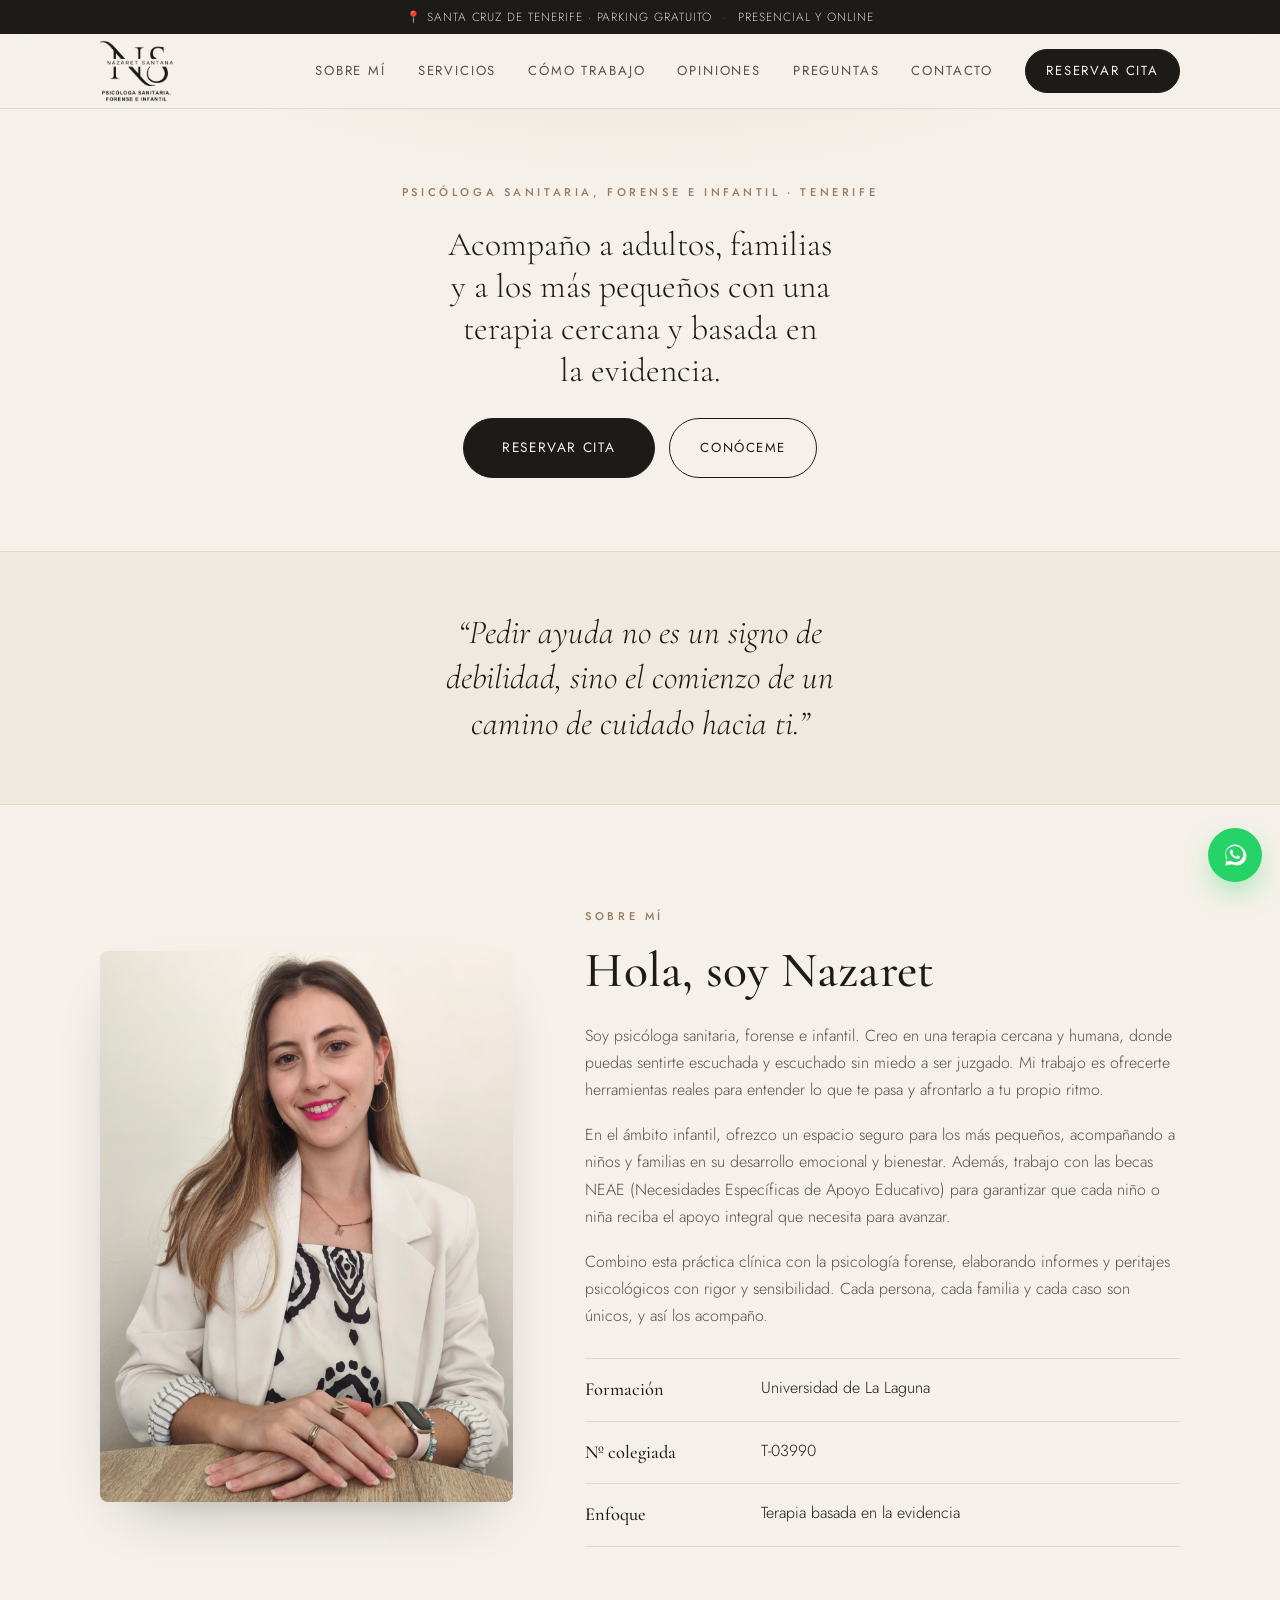
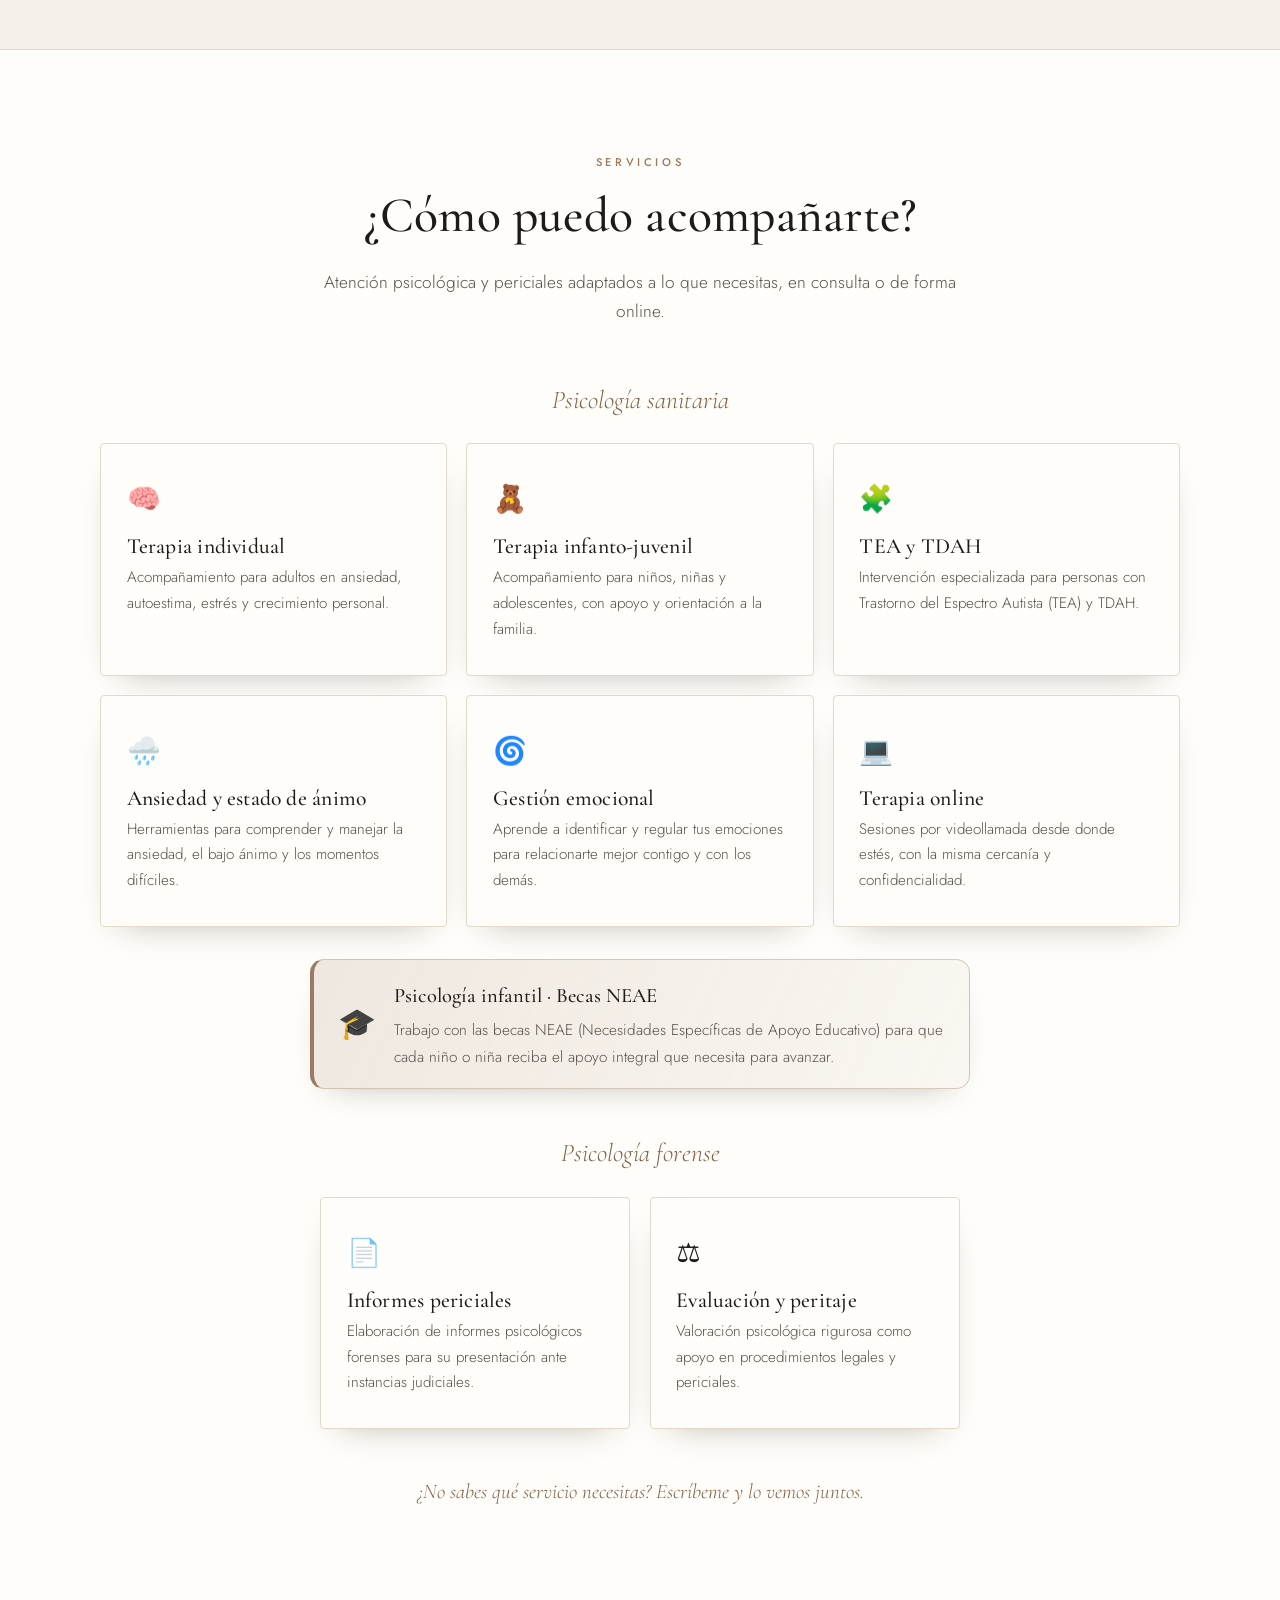
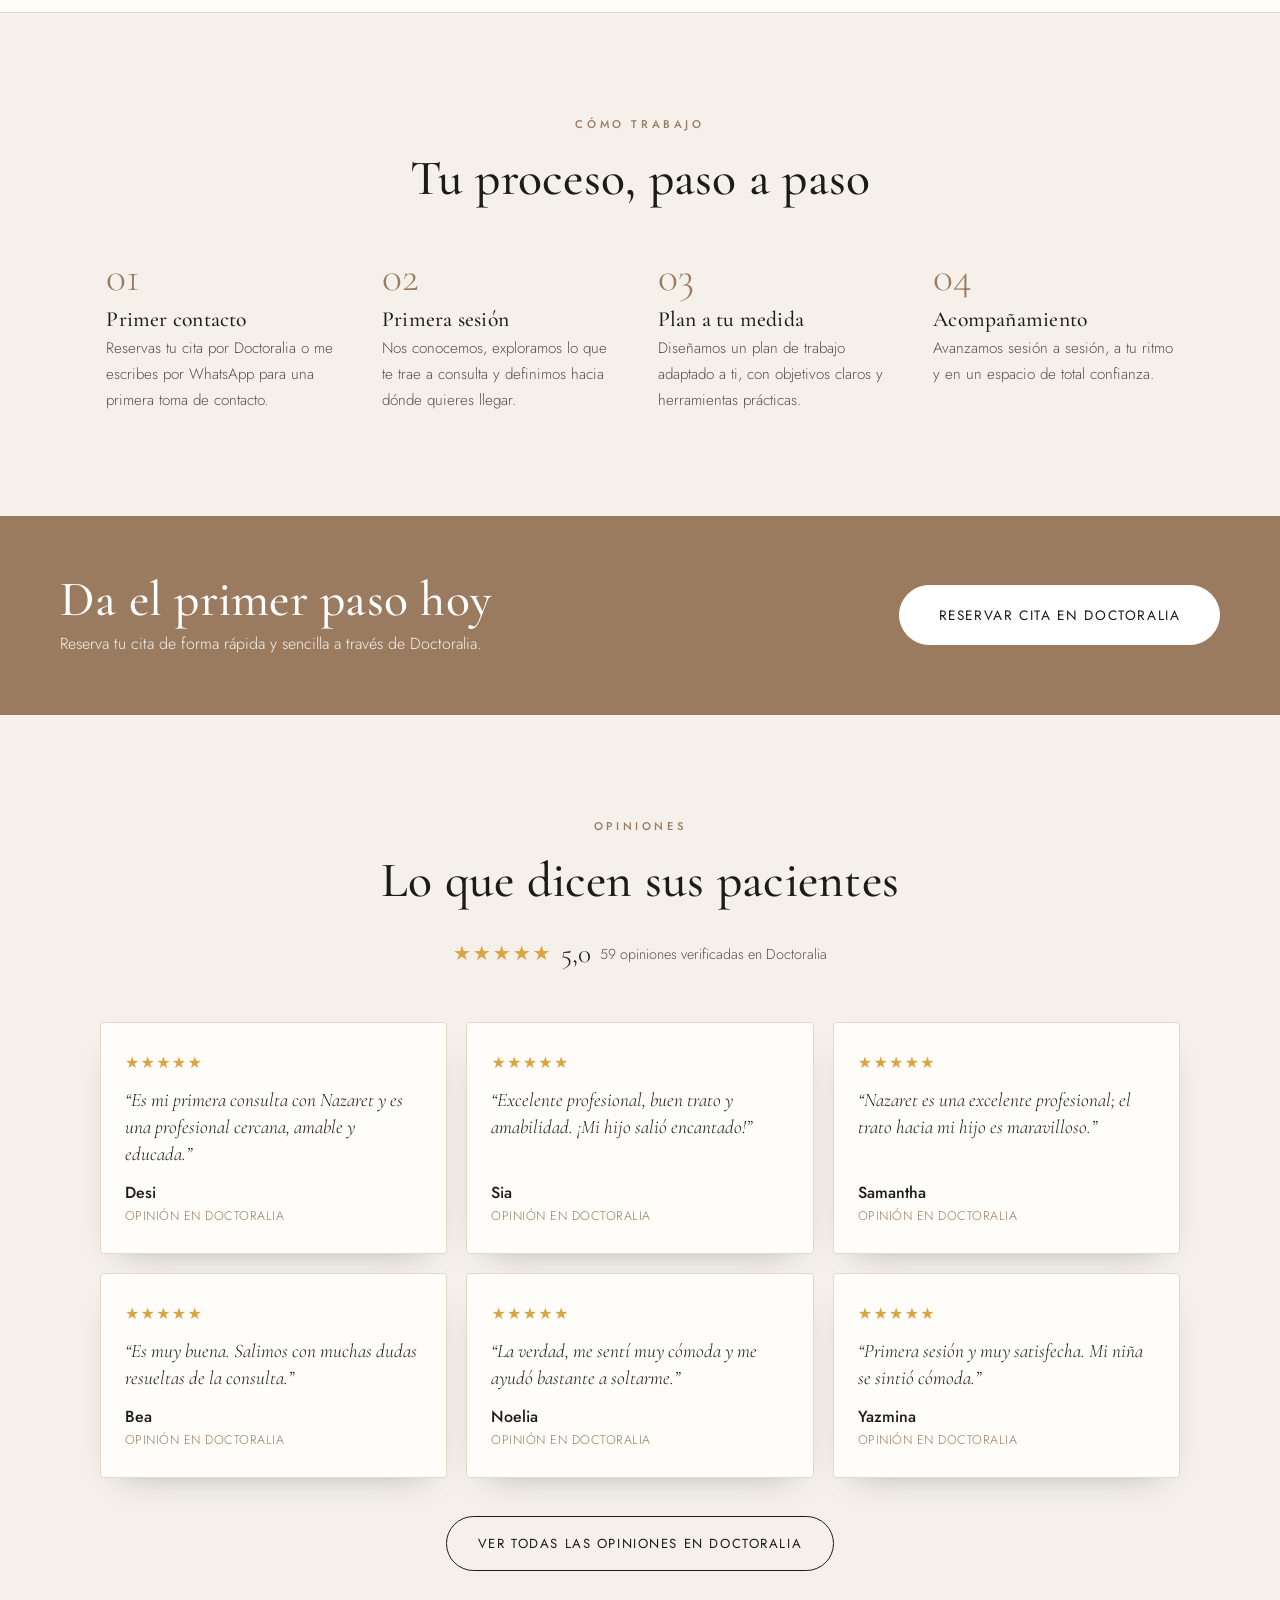
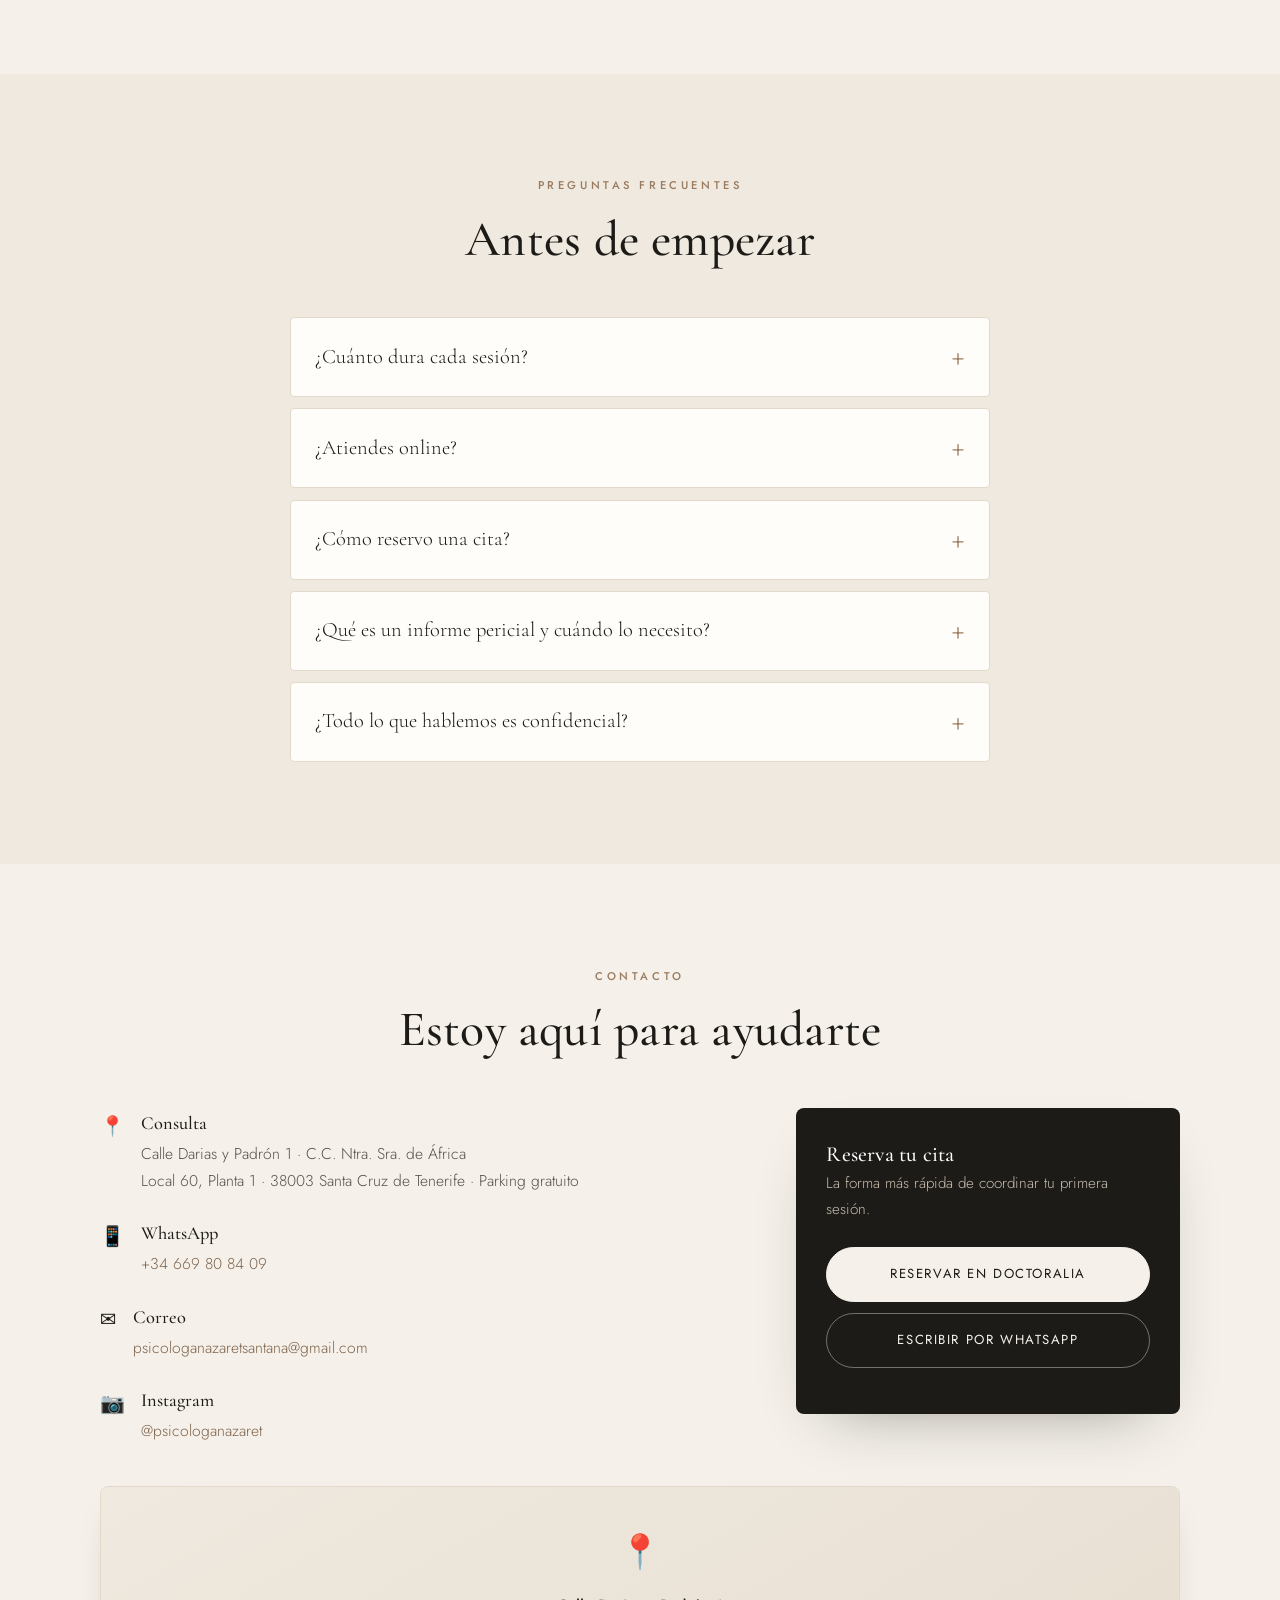
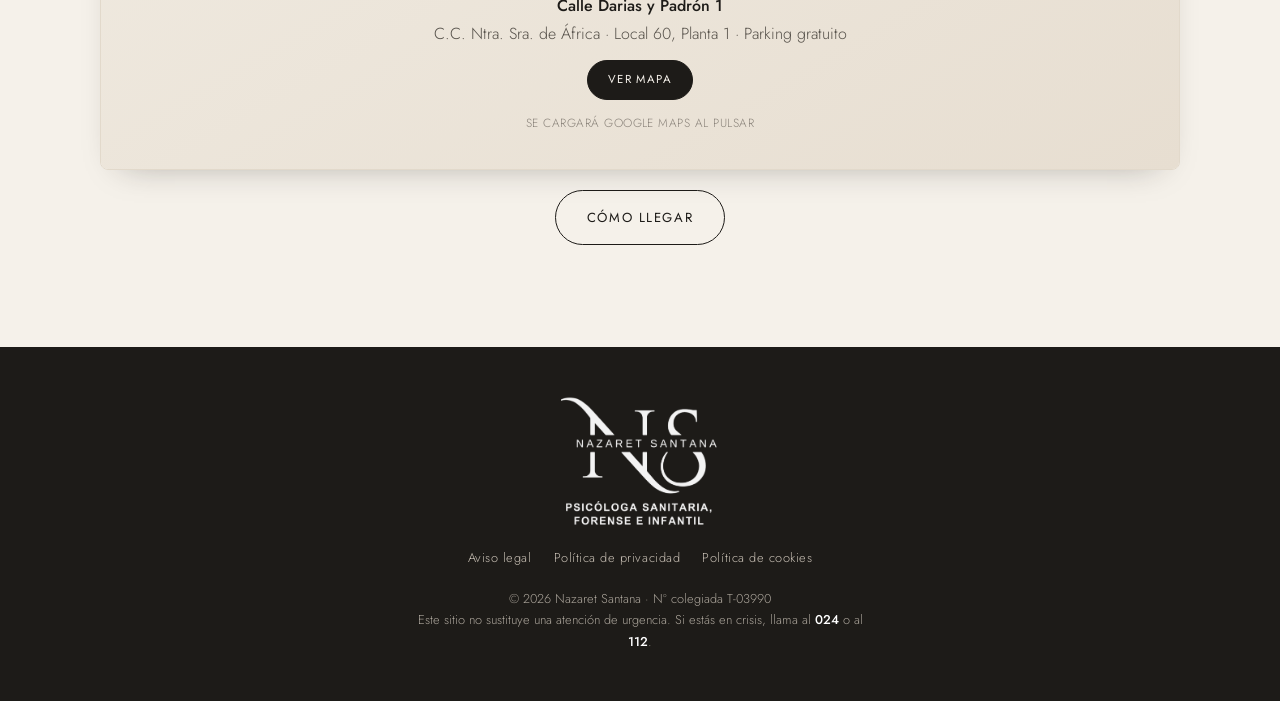
==== index.html @ 3860a393 "Cache-busting v=5 para el arreglo del menu movil Co-Authored-By: Claude Opus 4.8 <noreply@anthropic." ====
<!DOCTYPE html>
<html lang="es">
<head>
  <meta charset="UTF-8" />
  <meta name="viewport" content="width=device-width, initial-scale=1.0" />

  <!-- ==================== SEO ==================== -->
  <title>Nazaret Santana · Psicóloga Infantil, Sanitaria y Forense en Santa Cruz de Tenerife</title>
  <meta name="description" content="Psicóloga en Santa Cruz de Tenerife. Nazaret Santana: terapia infantil, sanitaria y forense para adultos, niños y familias, presencial y online. Trabajo con becas NEAE. Reserva tu cita." />
  <meta name="keywords" content="psicóloga Santa Cruz de Tenerife, psicóloga infantil Tenerife, psicóloga forense Tenerife, psicóloga sanitaria, terapia online Tenerife, becas NEAE" />
  <meta name="author" content="Nazaret Santana" />
  <meta name="theme-color" content="#1d1b18" />
  <link rel="canonical" href="https://sausf93.github.io/PaginaNaza/" />
  <meta name="geo.region" content="ES-CN" />
  <meta name="geo.placename" content="Santa Cruz de Tenerife" />

  <!-- Compartir enlace (WhatsApp, redes) -->
  <meta property="og:type" content="website" />
  <meta property="og:title" content="Nazaret Santana · Psicóloga Infantil, Sanitaria y Forense" />
  <meta property="og:description" content="Un espacio de confianza para cuidar tu salud mental. Terapia para adultos, niños y familias en Santa Cruz de Tenerife, presencial y online." />
  <meta property="og:locale" content="es_ES" />
  <meta property="og:url" content="https://sausf93.github.io/PaginaNaza/" />
  <meta property="og:image" content="https://sausf93.github.io/PaginaNaza/assets/logo.png" />

  <link rel="icon" href="data:image/svg+xml,<svg xmlns='http://www.w3.org/2000/svg' viewBox='0 0 100 100'><rect width='100' height='100' rx='18' fill='%231d1b18'/><text x='50' y='68' font-size='52' font-family='Georgia,serif' fill='%23f4efe6' text-anchor='middle'>NS</text></svg>" />

  <link rel="preconnect" href="https://fonts.googleapis.com" />
  <link rel="preconnect" href="https://fonts.gstatic.com" crossorigin />
  <link href="https://fonts.googleapis.com/css2?family=Cormorant+Garamond:ital,wght@0,400;0,500;0,600;1,400&family=Jost:wght@300;400;500;600&display=swap" rel="stylesheet" />

  <link rel="stylesheet" href="styles.css?v=5" />
</head>

<body>

  <!-- ==================== BARRA SUPERIOR ==================== -->
  <div class="topbar">
    <div class="container topbar__inner">
      <span class="topbar__item">📍 Santa Cruz de Tenerife · Parking gratuito</span>
      <span class="topbar__sep">·</span>
      <span class="topbar__item">Presencial y online</span>
    </div>
  </div>

  <!-- ==================== NAV ==================== -->
  <header class="nav" id="top">
    <div class="container nav__inner">
      <a href="#top" class="brand" aria-label="Nazaret Santana, inicio">
        <img src="assets/logo.png" alt="Nazaret Santana — Psicóloga Sanitaria, Forense e Infantil" class="brand__logo" />
      </a>

      <nav class="nav__links" id="menu" aria-label="Navegación principal">
        <a href="#sobre">Sobre mí</a>
        <a href="#servicios">Servicios</a>
        <a href="#proceso">Cómo trabajo</a>
        <a href="#opiniones">Opiniones</a>
        <a href="#faq">Preguntas</a>
        <a href="#contacto">Contacto</a>
        <!-- ==================== EDITAR: enlace Doctoralia ==================== -->
        <a href="https://www.doctoralia.es/nazaret-santana-rodriguez/psicologo/santa-cruz-de-tenerife" target="_blank" rel="noopener" class="btn btn--sm">Reservar cita</a>
      </nav>

      <button class="nav__toggle" id="navToggle" aria-label="Abrir menú" aria-expanded="false" aria-controls="menu">
        <span></span><span></span><span></span>
      </button>
    </div>
  </header>

  <main>

    <!-- ==================== HERO (compacto) ==================== -->
    <section class="hero hero--compact">
      <div class="container hero__compact">
        <h1 class="visually-hidden">Nazaret Santana · Psicóloga Sanitaria, Forense e Infantil en Tenerife</h1>
        <p class="eyebrow">Psicóloga Sanitaria, Forense e Infantil · Tenerife</p>
        <p class="hero__lead">Acompaño a adultos, familias y a los más pequeños con una terapia cercana y basada en la evidencia.</p>
        <div class="hero__cta">
          <a href="https://www.doctoralia.es/nazaret-santana-rodriguez/psicologo/santa-cruz-de-tenerife" target="_blank" rel="noopener" class="btn btn--lg">Reservar cita</a>
          <a href="#sobre" class="btn btn--ghost">Conóceme</a>
        </div>
      </div>
    </section>

    <!-- ==================== FRASE / BANNER ==================== -->
    <section class="quote">
      <div class="container">
        <p>“Pedir ayuda no es un signo de debilidad, sino el comienzo de un camino de cuidado hacia ti.”</p>
      </div>
    </section>

    <!-- ==================== SOBRE MÍ ==================== -->
    <section class="section" id="sobre">
      <div class="container grid-2">
        <div class="about__media">
          <figure class="portrait portrait--tall">
            <img src="assets/FotoNaza.jpeg" alt="Nazaret Santana, psicóloga sanitaria y forense" class="portrait__img" />
          </figure>
        </div>
        <div>
          <p class="eyebrow">Sobre mí</p>
          <h2>Hola, soy Nazaret</h2>
          <p>
            Soy psicóloga sanitaria, forense e infantil. Creo en una terapia cercana y humana,
            donde puedas sentirte escuchada y escuchado sin miedo a ser juzgado. Mi trabajo es
            ofrecerte herramientas reales para entender lo que te pasa y afrontarlo a tu propio ritmo.
          </p>
          <p>
            En el ámbito infantil, ofrezco un espacio seguro para los más pequeños, acompañando a
            niños y familias en su desarrollo emocional y bienestar. Además, trabajo con las
            becas NEAE (Necesidades Específicas de Apoyo Educativo) para garantizar que cada niño
            o niña reciba el apoyo integral que necesita para avanzar.
          </p>
          <p>
            Combino esta práctica clínica con la psicología forense, elaborando informes y peritajes
            psicológicos con rigor y sensibilidad. Cada persona, cada familia y cada caso son únicos,
            y así los acompaño.
          </p>
          <ul class="creds">
            <li><strong>Formación</strong><span>Universidad de La Laguna</span></li>
            <li><strong>Nº colegiada</strong><span>T-03990</span></li>
            <li><strong>Enfoque</strong><span>Terapia basada en la evidencia</span></li>
          </ul>
        </div>
      </div>
    </section>

    <!-- ==================== SERVICIOS ==================== -->
    <section class="section section--soft" id="servicios">
      <div class="container">
        <div class="section__head">
          <p class="eyebrow">Servicios</p>
          <h2>¿Cómo puedo acompañarte?</h2>
          <p class="section__sub">Atención psicológica y periciales adaptados a lo que necesitas, en consulta o de forma online.</p>
        </div>

        <p class="services__group">Psicología sanitaria</p>
        <div class="cards">
          <article class="card">
            <div class="card__icon">🧠</div>
            <h3>Terapia individual</h3>
            <p>Acompañamiento para adultos en ansiedad, autoestima, estrés y crecimiento personal.</p>
          </article>
          <article class="card">
            <div class="card__icon">🧸</div>
            <h3>Terapia infanto-juvenil</h3>
            <p>Acompañamiento para niños, niñas y adolescentes, con apoyo y orientación a la familia.</p>
          </article>
          <article class="card">
            <div class="card__icon">🧩</div>
            <h3>TEA y TDAH</h3>
            <p>Intervención especializada para personas con Trastorno del Espectro Autista (TEA) y TDAH.</p>
          </article>
          <article class="card">
            <div class="card__icon">🌧️</div>
            <h3>Ansiedad y estado de ánimo</h3>
            <p>Herramientas para comprender y manejar la ansiedad, el bajo ánimo y los momentos difíciles.</p>
          </article>
          <article class="card">
            <div class="card__icon">🌀</div>
            <h3>Gestión emocional</h3>
            <p>Aprende a identificar y regular tus emociones para relacionarte mejor contigo y con los demás.</p>
          </article>
          <article class="card">
            <div class="card__icon">💻</div>
            <h3>Terapia online</h3>
            <p>Sesiones por videollamada desde donde estés, con la misma cercanía y confidencialidad.</p>
          </article>
        </div>

        <div class="neae-highlight">
          <span class="neae-highlight__ico" aria-hidden="true">🎓</span>
          <div class="neae-highlight__txt">
            <strong>Psicología infantil · Becas NEAE</strong>
            <span>Trabajo con las becas NEAE (Necesidades Específicas de Apoyo Educativo) para que cada niño o niña reciba el apoyo integral que necesita para avanzar.</span>
          </div>
        </div>

        <p class="services__group">Psicología forense</p>
        <div class="cards cards--2">
          <article class="card">
            <div class="card__icon">📄</div>
            <h3>Informes periciales</h3>
            <p>Elaboración de informes psicológicos forenses para su presentación ante instancias judiciales.</p>
          </article>
          <article class="card">
            <div class="card__icon">⚖️</div>
            <h3>Evaluación y peritaje</h3>
            <p>Valoración psicológica rigurosa como apoyo en procedimientos legales y periciales.</p>
          </article>
        </div>

        <p class="services__note">¿No sabes qué servicio necesitas? Escríbeme y lo vemos juntos.</p>
      </div>
    </section>

    <!-- ==================== CÓMO TRABAJO ==================== -->
    <section class="section" id="proceso">
      <div class="container">
        <div class="section__head">
          <p class="eyebrow">Cómo trabajo</p>
          <h2>Tu proceso, paso a paso</h2>
        </div>
        <ol class="steps">
          <li>
            <span class="steps__num">01</span>
            <h3>Primer contacto</h3>
            <p>Reservas tu cita por Doctoralia o me escribes por WhatsApp para una primera toma de contacto.</p>
          </li>
          <li>
            <span class="steps__num">02</span>
            <h3>Primera sesión</h3>
            <p>Nos conocemos, exploramos lo que te trae a consulta y definimos hacia dónde quieres llegar.</p>
          </li>
          <li>
            <span class="steps__num">03</span>
            <h3>Plan a tu medida</h3>
            <p>Diseñamos un plan de trabajo adaptado a ti, con objetivos claros y herramientas prácticas.</p>
          </li>
          <li>
            <span class="steps__num">04</span>
            <h3>Acompañamiento</h3>
            <p>Avanzamos sesión a sesión, a tu ritmo y en un espacio de total confianza.</p>
          </li>
        </ol>
      </div>
    </section>

    <!-- ==================== CTA RESERVA (Doctoralia) ==================== -->
    <section class="cta">
      <div class="container cta__inner">
        <div>
          <h2>Da el primer paso hoy</h2>
          <p>Reserva tu cita de forma rápida y sencilla a través de Doctoralia.</p>
        </div>
        <!-- ==================== EDITAR: enlace Doctoralia ==================== -->
        <a href="https://www.doctoralia.es/nazaret-santana-rodriguez/psicologo/santa-cruz-de-tenerife" target="_blank" rel="noopener" class="btn btn--lg">Reservar cita en Doctoralia</a>
      </div>
    </section>

    <!-- ==================== OPINIONES ==================== -->
    <section class="section" id="opiniones">
      <div class="container">
        <div class="section__head">
          <p class="eyebrow">Opiniones</p>
          <h2>Lo que dicen sus pacientes</h2>
          <div class="rating">
            <span class="rating__stars" aria-hidden="true">★★★★★</span>
            <span class="rating__num">5,0</span>
            <span class="rating__meta">59 opiniones verificadas en Doctoralia</span>
          </div>
        </div>

        <!-- ==================== WIDGET EN VIVO (opcional) ====================
             Para mostrar las opiniones actualizadas automáticamente:
             Doctoralia PRO → "Promocionar mi perfil" → "Personalizar el widget para mi web"
             → "Generar código" y pega aquí el HTML. Puedes borrar las tarjetas de abajo.
        ==================================================================== -->

        <div class="reviews">
          <article class="review">
            <div class="review__stars" aria-hidden="true">★★★★★</div>
            <p class="review__text">“Es mi primera consulta con Nazaret y es una profesional cercana, amable y educada.”</p>
            <p class="review__who"><strong>Desi</strong><span>Opinión en Doctoralia</span></p>
          </article>
          <article class="review">
            <div class="review__stars" aria-hidden="true">★★★★★</div>
            <p class="review__text">“Excelente profesional, buen trato y amabilidad. ¡Mi hijo salió encantado!”</p>
            <p class="review__who"><strong>Sia</strong><span>Opinión en Doctoralia</span></p>
          </article>
          <article class="review">
            <div class="review__stars" aria-hidden="true">★★★★★</div>
            <p class="review__text">“Nazaret es una excelente profesional; el trato hacia mi hijo es maravilloso.”</p>
            <p class="review__who"><strong>Samantha</strong><span>Opinión en Doctoralia</span></p>
          </article>
          <article class="review">
            <div class="review__stars" aria-hidden="true">★★★★★</div>
            <p class="review__text">“Es muy buena. Salimos con muchas dudas resueltas de la consulta.”</p>
            <p class="review__who"><strong>Bea</strong><span>Opinión en Doctoralia</span></p>
          </article>
          <article class="review">
            <div class="review__stars" aria-hidden="true">★★★★★</div>
            <p class="review__text">“La verdad, me sentí muy cómoda y me ayudó bastante a soltarme.”</p>
            <p class="review__who"><strong>Noelia</strong><span>Opinión en Doctoralia</span></p>
          </article>
          <article class="review">
            <div class="review__stars" aria-hidden="true">★★★★★</div>
            <p class="review__text">“Primera sesión y muy satisfecha. Mi niña se sintió cómoda.”</p>
            <p class="review__who"><strong>Yazmina</strong><span>Opinión en Doctoralia</span></p>
          </article>
        </div>

        <div class="reviews__cta">
          <a class="btn btn--ghost" href="https://www.doctoralia.es/nazaret-santana-rodriguez/psicologo/santa-cruz-de-tenerife#profile-reviews" target="_blank" rel="noopener">Ver todas las opiniones en Doctoralia</a>
        </div>
      </div>
    </section>

    <!-- ==================== FAQ ==================== -->
    <section class="section section--tint" id="faq">
      <div class="container container--narrow">
        <div class="section__head">
          <p class="eyebrow">Preguntas frecuentes</p>
          <h2>Antes de empezar</h2>
        </div>

        <div class="faq">
          <details>
            <summary>¿Cuánto dura cada sesión?</summary>
            <p>Cada sesión dura aproximadamente 50-60 minutos. La frecuencia la adaptamos a tus necesidades.</p>
          </details>
          <details>
            <summary>¿Atiendes online?</summary>
            <p>Sí. Ofrezco sesiones por videollamada con la misma confidencialidad que las presenciales.</p>
          </details>
          <details>
            <summary>¿Cómo reservo una cita?</summary>
            <p>Puedes reservar directamente desde Doctoralia con el botón “Reservar cita”, o escribirme por WhatsApp.</p>
          </details>
          <details>
            <summary>¿Qué es un informe pericial y cuándo lo necesito?</summary>
            <p>Es un informe psicológico elaborado para procesos judiciales. Si un abogado o juzgado te lo ha solicitado, escríbeme y valoramos tu caso.</p>
          </details>
          <details>
            <summary>¿Todo lo que hablemos es confidencial?</summary>
            <p>Sí. Todo lo que compartes en consulta está protegido por el secreto profesional.</p>
          </details>
        </div>
      </div>
    </section>

    <!-- ==================== CONTACTO ==================== -->
    <section class="section" id="contacto">
      <div class="container">
        <div class="section__head">
          <p class="eyebrow">Contacto</p>
          <h2>Estoy aquí para ayudarte</h2>
        </div>

        <div class="contact">
          <div class="contact__info">
            <!-- ==================== EDITAR: datos de contacto ==================== -->
            <ul class="contact__list">
              <li>
                <span class="contact__ico">📍</span>
                <div>
                  <strong>Consulta</strong>
                  Calle Darias y Padrón 1 · C.C. Ntra. Sra. de África<br />
                  Local 60, Planta 1 · 38003 Santa Cruz de Tenerife · Parking gratuito
                </div>
              </li>
              <li>
                <span class="contact__ico">📱</span>
                <div>
                  <strong>WhatsApp</strong>
                  <a href="https://wa.me/34669808409?text=Hola%20Nazaret,%20me%20gustar%C3%ADa%20reservar%20una%20cita" target="_blank" rel="noopener">+34 669 80 84 09</a>
                </div>
              </li>
              <li>
                <span class="contact__ico">✉️</span>
                <div>
                  <strong>Correo</strong>
                  <a href="mailto:psicologanazaretsantana@gmail.com">psicologanazaretsantana@gmail.com</a>
                </div>
              </li>
              <li>
                <span class="contact__ico">📷</span>
                <div>
                  <strong>Instagram</strong>
                  <a href="https://instagram.com/psicologanazaret" target="_blank" rel="noopener">@psicologanazaret</a>
                </div>
              </li>
            </ul>
          </div>

          <div class="contact__card">
            <h3>Reserva tu cita</h3>
            <p>La forma más rápida de coordinar tu primera sesión.</p>
            <a class="btn btn--full" href="https://www.doctoralia.es/nazaret-santana-rodriguez/psicologo/santa-cruz-de-tenerife" target="_blank" rel="noopener">Reservar en Doctoralia</a>
            <a class="btn btn--ghost btn--full" href="https://wa.me/34669808409?text=Hola%20Nazaret,%20me%20gustar%C3%ADa%20reservar%20una%20cita" target="_blank" rel="noopener">Escribir por WhatsApp</a>
          </div>
        </div>

        <div class="map">
          <div class="map__facade" id="mapFacade" role="button" tabindex="0" aria-label="Cargar el mapa de Google">
            <span class="map__pin" aria-hidden="true">📍</span>
            <p class="map__addr"><strong>Calle Darias y Padrón 1</strong><br />C.C. Ntra. Sra. de África · Local 60, Planta 1 · Parking gratuito</p>
            <span class="btn btn--sm">Ver mapa</span>
            <span class="map__hint">Se cargará Google Maps al pulsar</span>
          </div>
        </div>
        <div class="map__actions">
          <a class="btn btn--ghost" href="https://www.google.com/maps/dir/?api=1&destination=Centro+Comercial+Nuestra+Se%C3%B1ora+de+%C3%81frica%2C+Santa+Cruz+de+Tenerife" target="_blank" rel="noopener">Cómo llegar</a>
        </div>
      </div>
    </section>

  </main>

  <!-- ==================== FOOTER ==================== -->
  <footer class="footer">
    <div class="container footer__inner">
      <div class="footer__brand">
        <img src="assets/logo.png" alt="Nazaret Santana — Psicóloga Sanitaria, Forense e Infantil" class="footer__logo" />
      </div>
      <nav class="footer__links" aria-label="Enlaces legales">
        <a href="aviso-legal.html">Aviso legal</a>
        <a href="politica-privacidad.html">Política de privacidad</a>
        <a href="politica-cookies.html">Política de cookies</a>
      </nav>
      <p class="footer__note">
        © <span id="year"></span> Nazaret Santana · Nº colegiada T-03990<br />
        Este sitio no sustituye una atención de urgencia. Si estás en crisis, llama al <strong>024</strong> o al <strong>112</strong>.
      </p>
    </div>
  </footer>

  <!-- Botón flotante de WhatsApp (móvil) -->
  <a class="wa-float" href="https://wa.me/34669808409?text=Hola%20Nazaret,%20me%20gustar%C3%ADa%20reservar%20una%20cita" target="_blank" rel="noopener" aria-label="Escribir por WhatsApp">
    <svg viewBox="0 0 32 32" width="26" height="26" fill="currentColor" aria-hidden="true"><path d="M16 3C9.4 3 4 8.4 4 15c0 2.1.6 4.2 1.6 6L4 29l8.2-1.6c1.7.9 3.7 1.4 5.8 1.4h.1c6.6 0 12-5.4 12-12S22.6 3 16 3zm0 21.8c-1.8 0-3.6-.5-5.1-1.4l-.4-.2-4.9 1 1-4.7-.3-.4c-1-1.6-1.5-3.4-1.5-5.3C4.9 9.5 9.9 4.9 16 4.9c5.6 0 10.1 4.6 10.1 10.2 0 5.6-4.5 9.7-10.1 9.7zm5.6-7.3c-.3-.2-1.8-.9-2.1-1-.3-.1-.5-.2-.7.2-.2.3-.8 1-1 1.2-.2.2-.4.2-.7.1-1.8-.9-3-1.6-4.2-3.6-.3-.5.3-.5.9-1.6.1-.2 0-.4 0-.6-.1-.2-.7-1.7-1-2.3-.3-.6-.5-.5-.7-.5h-.6c-.2 0-.6.1-.8.4-.3.3-1.1 1-1.1 2.5s1.1 2.9 1.2 3.1c.2.2 2.2 3.4 5.3 4.7 2 .8 2.7.9 3.7.8.6-.1 1.8-.7 2.1-1.5.3-.7.3-1.4.2-1.5-.1-.2-.3-.3-.6-.4z"/></svg>
  </a>

  <script src="script.js?v=5"></script>
</body>
</html>
---- styles.css ----
/* ============================================================
   NAZARET SANTANA · Psicóloga Sanitaria y Forense
   Estilo editorial, elegante y sereno.
   Colores editables en :root.
   ============================================================ */

:root {
  --ink: #1d1b18;
  --ink-soft: #56514a;
  --ink-mute: #8a837a;
  --ivory: #f5f1ea;
  --paper: #fffdf9;
  --sand: #efe9df;
  --sand-2: #e7ded1;
  --line: #e2d9cb;
  --clay: #9a7b5f;      /* acento cálido */
  --clay-dark: #7f634b;
  --dark: #1d1b18;      /* sección oscura */
  --dark-soft: #2a2723;

  --shadow: 0 26px 60px -34px rgba(29, 27, 24, .45);
  --shadow-sm: 0 14px 34px -22px rgba(29, 27, 24, .4);
  --radius: 4px;        /* esquinas sobrias, editorial */
  --radius-lg: 8px;
  --maxw: 1160px;
  --ease: cubic-bezier(.22,.61,.36,1);
}

* { box-sizing: border-box; }
html { scroll-behavior: smooth; scroll-padding-top: 96px; -webkit-text-size-adjust: 100%; overflow-x: clip; }
body { overflow-x: clip; }

body {
  margin: 0;
  font-family: "Jost", system-ui, -apple-system, "Segoe UI", sans-serif;
  color: var(--ink);
  background: var(--ivory);
  line-height: 1.7;
  font-weight: 300;
  -webkit-font-smoothing: antialiased;
}

img { max-width: 100%; display: block; }

h1, h2, h3 {
  font-family: "Cormorant Garamond", Georgia, serif;
  font-weight: 500;
  line-height: 1.08;
  letter-spacing: .005em;
  color: var(--ink);
  margin: 0 0 .5em;
}
h1 { font-size: clamp(2.5rem, 6vw, 4.4rem); font-weight: 500; }
h2 { font-size: clamp(2rem, 4.4vw, 3.1rem); }
h3 { font-size: 1.35rem; letter-spacing: .01em; }
h1 em { font-style: italic; color: var(--clay); }

p { margin: 0 0 1.1rem; color: var(--ink-soft); }
a { color: var(--clay-dark); text-decoration: none; transition: color .2s var(--ease); }
a:hover { color: var(--ink); }
strong { font-weight: 500; color: var(--ink); }

.container { width: 100%; max-width: var(--maxw); margin: 0 auto; padding: 0 clamp(1.25rem, 5vw, 2.5rem); }
.container--narrow { max-width: 780px; }

.eyebrow {
  text-transform: uppercase;
  letter-spacing: .32em;
  font-size: .7rem;
  font-weight: 500;
  color: var(--clay);
  margin: 0 0 1.1rem;
}
.eyebrow--light { color: #cbb79f; }

/* ---------- Botones ---------- */
.btn {
  display: inline-flex; align-items: center; justify-content: center; gap: .5rem;
  background: var(--ink); color: var(--ivory);
  border: 1px solid var(--ink);
  padding: .95rem 1.9rem;
  border-radius: 999px;
  font-family: "Jost", sans-serif;
  font-weight: 400; font-size: .82rem;
  letter-spacing: .12em; text-transform: uppercase;
  cursor: pointer;
  transition: background .25s var(--ease), color .25s var(--ease), transform .25s var(--ease), border-color .25s var(--ease);
}
.btn:hover { background: var(--clay); border-color: var(--clay); color: #fff; transform: translateY(-2px); }
.btn--ghost { background: transparent; color: var(--ink); border-color: var(--ink); }
.btn--ghost:hover { background: var(--ink); color: var(--ivory); border-color: var(--ink); }
.btn--sm { padding: .6rem 1.25rem; font-size: .72rem; }
.btn--lg { padding: 1.1rem 2.4rem; font-size: .85rem; }
.btn--full { width: 100%; margin-bottom: .7rem; }

/* ---------- Topbar ---------- */
.topbar { background: var(--dark); color: #d8cfc0; font-size: .74rem; letter-spacing: .08em; }
.topbar__inner { display: flex; align-items: center; justify-content: center; gap: .7rem; height: 34px; text-transform: uppercase; }
.topbar__sep { opacity: .4; }
@media (max-width: 560px){ .topbar__item:nth-child(3), .topbar__sep { display: none; } }

/* ---------- Nav ---------- */
.nav {
  position: sticky; top: 0; z-index: 50;
  background: rgba(245,241,234,.85);
  backdrop-filter: saturate(140%) blur(12px);
  border-bottom: 1px solid var(--line);
}
.nav__inner { display: flex; align-items: center; justify-content: space-between; height: 74px; }
.brand { display: inline-flex; align-items: center; }
.brand__logo { height: 62px; width: auto; }

.nav__links { display: flex; align-items: center; gap: 2rem; }
.nav__links a { color: var(--ink-soft); font-size: .82rem; letter-spacing: .14em; text-transform: uppercase; font-weight: 400; }
.nav__links a:hover { color: var(--ink); }
.nav__links a.btn { color: var(--ivory); }
.nav__links a.btn:hover { color: #fff; }

.nav__toggle { display: none; flex-direction: column; gap: 5px; background: none; border: 0; cursor: pointer; padding: 10px; z-index: 60; }
.nav__toggle span { width: 26px; height: 1.5px; background: var(--ink); transition: .3s var(--ease); transform-origin: center; }
.nav__toggle[aria-expanded="true"] span:nth-child(1){ transform: translateY(6.5px) rotate(45deg); }
.nav__toggle[aria-expanded="true"] span:nth-child(2){ opacity: 0; }
.nav__toggle[aria-expanded="true"] span:nth-child(3){ transform: translateY(-6.5px) rotate(-45deg); }

/* ---------- Hero ---------- */
.hero { position: relative; padding: clamp(3rem, 8vw, 6rem) 0 clamp(3.5rem, 8vw, 6rem); overflow: hidden; }
.hero__inner { display: grid; grid-template-columns: 1.08fr .92fr; gap: clamp(2rem, 6vw, 5rem); align-items: center; }
.hero h1 { margin-bottom: .35em; }
.lead { font-size: 1.15rem; max-width: 46ch; color: var(--ink-soft); }
.hero__cta { display: flex; flex-wrap: wrap; gap: .9rem; margin: 2rem 0 1.6rem; }
.hero__badges { list-style: none; display: flex; flex-wrap: wrap; gap: .6rem 1.8rem; padding: 0; margin: 0; font-size: .82rem; letter-spacing: .04em; color: var(--ink-mute); text-transform: uppercase; }
.hero__badges li { position: relative; padding-left: 1.1rem; }
.hero__badges li::before { content: "—"; position: absolute; left: 0; color: var(--clay); }

/* Retrato / placeholders */
.hero__media { position: relative; }
.portrait { margin: 0; position: relative; z-index: 2; }
.portrait__ph, .portrait__img {
  width: 100%; aspect-ratio: 4/5; border-radius: var(--radius-lg);
  object-fit: cover; box-shadow: var(--shadow);
}
.portrait--square .portrait__ph, .portrait--square .portrait__img { aspect-ratio: 1/1; }
.portrait--tall .portrait__img { aspect-ratio: 3/4; object-position: 50% 50%; }
.portrait__img { object-position: 50% 22%; background: var(--sand); }
.portrait__ph {
  display: flex; flex-direction: column; align-items: center; justify-content: center; gap: .8rem;
  background:
    repeating-linear-gradient(45deg, transparent, transparent 14px, rgba(154,123,95,.05) 14px, rgba(154,123,95,.05) 15px),
    linear-gradient(160deg, var(--sand), var(--sand-2));
  border: 1px solid var(--line);
  color: var(--ink-mute);
}
.portrait__mono { font-family: "Cormorant Garamond", serif; font-size: 3.6rem; color: var(--clay); letter-spacing: .05em; }
.portrait__label { font-size: .72rem; letter-spacing: .22em; text-transform: uppercase; }
.hero__accent { position: absolute; inset: auto -8% -8% auto; width: 62%; aspect-ratio: 1; background: radial-gradient(circle, rgba(154,123,95,.16), transparent 68%); z-index: 1; }

/* Hero compacto (solo botón de reserva) */
.hero--compact { padding: clamp(2.6rem, 6vw, 4.6rem) 0; text-align: center; background: radial-gradient(900px 360px at 50% -35%, var(--sand-2), transparent 62%); }
.hero__compact { display: flex; flex-direction: column; align-items: center; gap: 1.4rem; }
.hero__compact .eyebrow { margin: 0; }
.hero__lead { font-family: "Cormorant Garamond", serif; font-size: clamp(1.5rem, 3vw, 2.1rem); line-height: 1.25; color: var(--ink); max-width: 24ch; margin: 0; }
.hero__compact .hero__cta { margin: .2rem 0 0; justify-content: center; flex-wrap: wrap; }
.neae-highlight {
  display: flex; align-items: center; gap: 1.1rem; text-align: left;
  max-width: 660px; margin: 2rem auto 0; padding: 1.15rem 1.5rem;
  background: linear-gradient(115deg, rgba(154,123,95,.16), rgba(154,123,95,.05));
  border: 1px solid rgba(154,123,95,.35); border-left: 4px solid var(--clay);
  border-radius: 14px; box-shadow: var(--shadow-sm);
}
.neae-highlight__ico { font-size: 1.9rem; flex-shrink: 0; }
.neae-highlight__txt strong { display: block; font-family: "Cormorant Garamond", serif; font-size: 1.28rem; color: var(--ink); margin-bottom: .15rem; }
.neae-highlight__txt span { font-size: .96rem; color: var(--ink-soft); line-height: 1.55; }
.visually-hidden { position: absolute !important; width: 1px; height: 1px; padding: 0; margin: -1px; overflow: hidden; clip: rect(0 0 0 0); white-space: nowrap; border: 0; }

/* ---------- Quote band ---------- */
.quote { background: var(--sand); border-top: 1px solid var(--line); border-bottom: 1px solid var(--line); padding: clamp(2.4rem, 5vw, 3.6rem) 0; }
.quote p { font-family: "Cormorant Garamond", serif; font-style: italic; font-size: clamp(1.4rem, 3vw, 2.1rem); line-height: 1.35; text-align: center; color: var(--ink); margin: 0; max-width: 30ch; margin-inline: auto; }

/* ---------- Secciones ---------- */
.section { padding: clamp(3.5rem, 8vw, 6.5rem) 0; }
.section--tint { background: var(--sand); }
.section--soft { background: var(--paper); border-top: 1px solid var(--line); border-bottom: 1px solid var(--line); }
.section--dark { background: var(--dark); color: #e7ded1; }
.section--dark h2, .section--dark h3 { color: #fbf7f0; }
.section--dark p { color: #c7bdae; }
.section__head { max-width: 680px; margin: 0 auto clamp(2.4rem, 4vw, 3.4rem); text-align: center; }
.section__sub { font-size: 1.08rem; }

.grid-2 { display: grid; grid-template-columns: .82fr 1.18fr; gap: clamp(2rem, 6vw, 4.5rem); align-items: center; }

.creds { list-style: none; padding: 0; margin: 1.8rem 0 0; display: grid; gap: 0; }
.creds li { display: grid; grid-template-columns: 160px 1fr; gap: 1rem; padding: .95rem 0; border-top: 1px solid var(--line); }
.creds li:last-child { border-bottom: 1px solid var(--line); }
.creds strong { font-family: "Cormorant Garamond", serif; font-size: 1.15rem; font-weight: 500; }

/* ---------- Cards ---------- */
.services__group { text-align: center; font-family: "Cormorant Garamond", serif; font-style: italic; font-size: 1.6rem; color: var(--clay-dark); margin: 2.6rem 0 1.4rem; }
.services__group:first-of-type { margin-top: 0; }
.cards { display: grid; grid-template-columns: repeat(3, 1fr); gap: 1.2rem; }
.cards--2 { grid-template-columns: repeat(2, 1fr); max-width: 640px; margin-inline: auto; }

.card {
  background: rgba(255,255,255,.04);
  border: 1px solid rgba(231,222,209,.18);
  border-radius: var(--radius);
  padding: 2rem 1.6rem;
  transition: transform .3s var(--ease), background .3s var(--ease), border-color .3s var(--ease);
}
.card:hover { transform: translateY(-5px); background: rgba(255,255,255,.07); border-color: rgba(203,183,159,.5); }
.card__icon { font-size: 1.7rem; margin-bottom: .8rem; }
.card h3 { margin-bottom: .4rem; }
.card p { margin: 0; font-size: .95rem; }
.services__note { text-align: center; margin: 2.8rem 0 0; font-style: italic; font-family: "Cormorant Garamond", serif; font-size: 1.3rem; color: var(--clay-dark); }

/* Cards en fondo claro (por si se reutiliza) */
.section:not(.section--dark) .card { background: var(--paper); border-color: var(--line); box-shadow: var(--shadow-sm); }

/* ---------- Steps ---------- */
.steps { list-style: none; counter-reset: step; padding: 0; margin: 0; display: grid; grid-template-columns: repeat(4, 1fr); gap: 1.4rem; }
.steps li { padding: 0 .4rem; }
.steps__num { display: block; font-family: "Cormorant Garamond", serif; font-size: 2.6rem; color: var(--clay); line-height: 1; margin-bottom: .6rem; }
.steps h3 { margin-bottom: .3rem; }
.steps p { margin: 0; font-size: .95rem; }

/* ---------- CTA band ---------- */
.cta { background: var(--clay); color: #fff; }
.cta__inner { display: flex; align-items: center; justify-content: space-between; gap: 2rem; padding: clamp(2.6rem, 5vw, 3.6rem) 0; flex-wrap: wrap; }
.cta h2 { color: #fff; margin-bottom: .2rem; }
.cta p { color: rgba(255,255,255,.9); margin: 0; }
.cta .btn { background: #fff; color: var(--ink); border-color: #fff; }
.cta .btn:hover { background: var(--ink); color: #fff; border-color: var(--ink); }

/* ---------- FAQ ---------- */
.faq { display: grid; gap: .7rem; }
.faq details { background: var(--paper); border: 1px solid var(--line); border-radius: var(--radius); padding: .2rem 1.5rem; transition: box-shadow .25s var(--ease); }
.faq details[open] { box-shadow: var(--shadow-sm); }
.faq summary { list-style: none; cursor: pointer; padding: 1.15rem 0; font-family: "Cormorant Garamond", serif; font-size: 1.28rem; color: var(--ink); display: flex; justify-content: space-between; align-items: center; gap: 1rem; }
.faq summary::-webkit-details-marker { display: none; }
.faq summary::after { content: "+"; font-size: 1.5rem; color: var(--clay); transition: transform .25s var(--ease); line-height: 1; font-family: "Jost", sans-serif; }
.faq details[open] summary::after { transform: rotate(45deg); }
.faq details p { margin: 0 0 1.15rem; font-size: .98rem; }

/* ---------- Opiniones ---------- */
.rating { display: inline-flex; align-items: center; gap: .55rem; margin-top: .3rem; flex-wrap: wrap; justify-content: center; }
.rating__stars { color: #d9a441; letter-spacing: .1em; font-size: 1.25rem; }
.rating__num { font-family: "Cormorant Garamond", serif; font-size: 1.7rem; color: var(--ink); line-height: 1; }
.rating__meta { font-size: .9rem; color: var(--ink-soft); }
.reviews { display: grid; grid-template-columns: repeat(3, 1fr); gap: 1.2rem; }
.review { background: var(--paper); border: 1px solid var(--line); border-radius: var(--radius); padding: 1.6rem 1.5rem; box-shadow: var(--shadow-sm); display: flex; flex-direction: column; gap: .7rem; }
.review__stars { color: #d9a441; letter-spacing: .08em; font-size: 1rem; }
.review__text { margin: 0; font-family: "Cormorant Garamond", serif; font-style: italic; font-size: 1.2rem; line-height: 1.4; color: var(--ink); }
.review__who { margin: 0; display: flex; flex-direction: column; margin-top: auto; }
.review__who strong { font-size: 1rem; }
.review__who span { font-size: .78rem; letter-spacing: .04em; text-transform: uppercase; color: var(--clay); }
.reviews__cta { text-align: center; margin-top: 2.4rem; }

/* ---------- Mapa ---------- */
.map { margin-top: 2.6rem; border-radius: var(--radius-lg); overflow: hidden; border: 1px solid var(--line); box-shadow: var(--shadow-sm); }
.map iframe { display: block; width: 100%; height: 360px; border: 0; }
.map__facade { width: 100%; min-height: 240px; display: flex; flex-direction: column; align-items: center; justify-content: center; gap: .8rem; text-align: center; padding: 2.2rem 1.5rem; cursor: pointer; background: linear-gradient(150deg, var(--sand), var(--sand-2)); transition: background .25s var(--ease); }
.map__facade:hover { background: linear-gradient(150deg, var(--sand-2), var(--sand)); }
.map__pin { font-size: 2.1rem; }
.map__addr { margin: 0; color: var(--ink-soft); font-size: 1rem; }
.map__hint { font-size: .74rem; letter-spacing: .04em; text-transform: uppercase; color: var(--ink-mute); }
.map__actions { text-align: center; margin-top: 1.3rem; }

/* ---------- Páginas legales ---------- */
.legal-wrap { max-width: 820px; margin: 0 auto; padding: clamp(2.2rem, 5vw, 4rem) clamp(1.25rem, 5vw, 2.5rem) 4.5rem; }
.legal h1 { font-size: clamp(2rem, 4.5vw, 3rem); margin-bottom: .1em; }
.legal .legal__updated { color: var(--ink-mute); font-size: .85rem; letter-spacing: .04em; margin-bottom: 2rem; }
.legal h2 { font-size: 1.4rem; margin: 2.2rem 0 .5rem; }
.legal p, .legal li { color: var(--ink-soft); }
.legal ul { padding-left: 1.2rem; display: grid; gap: .3rem; }
.legal a { color: var(--clay-dark); text-decoration: underline; }
.legal .legal__data { background: var(--sand); border: 1px solid var(--line); border-radius: var(--radius); padding: 1.2rem 1.4rem; }
.legal .legal__data p { margin: .2rem 0; }

@media (max-width: 900px) { .reviews { grid-template-columns: repeat(2, 1fr); } }
@media (max-width: 560px) { .reviews { grid-template-columns: 1fr; } }

/* ---------- Contacto ---------- */
.contact { display: grid; grid-template-columns: 1.25fr .75fr; gap: clamp(2rem, 5vw, 3.5rem); align-items: start; }
.contact__list { list-style: none; padding: 0; margin: 0; display: grid; gap: 1.5rem; }
.contact__list li { display: flex; gap: 1rem; }
.contact__ico { font-size: 1.25rem; flex-shrink: 0; margin-top: .1rem; }
.contact__list strong { display: block; font-family: "Cormorant Garamond", serif; font-size: 1.15rem; margin-bottom: .1rem; }
.contact__list div { color: var(--ink-soft); font-size: .98rem; }
.contact__card { background: var(--dark); color: var(--ivory); border-radius: var(--radius-lg); padding: 2.2rem 1.9rem; box-shadow: var(--shadow); }
.contact__card h3 { color: #fff; margin-bottom: .3rem; }
.contact__card > p { color: #c7bdae; margin-bottom: 1.5rem; font-size: .95rem; }
.contact__card .btn { background: var(--ivory); color: var(--ink); border-color: var(--ivory); }
.contact__card .btn:hover { background: var(--clay); color: #fff; border-color: var(--clay); }
.contact__card .btn--ghost { background: transparent; color: var(--ivory); border-color: rgba(245,241,234,.4); }
.contact__card .btn--ghost:hover { background: var(--ivory); color: var(--ink); }

/* ---------- Footer ---------- */
.footer { background: var(--dark); color: rgba(231,222,209,.75); padding: 3rem 0; }
.footer__inner { display: flex; flex-direction: column; align-items: center; gap: 1.2rem; text-align: center; }
.footer__brand { display: flex; flex-direction: column; align-items: center; }
.footer__logo { height: 132px; width: auto; filter: invert(1) brightness(1.7); opacity: .95; }
.footer__links { display: flex; flex-wrap: wrap; justify-content: center; gap: .4rem 1.4rem; }
.footer__links a { color: rgba(231,222,209,.85); font-size: .8rem; letter-spacing: .04em; }
.footer__links a:hover { color: #fff; }
.footer__note { font-size: .8rem; line-height: 1.7; color: rgba(231,222,209,.7); margin: 0; max-width: 64ch; }
.footer__note strong { color: #fff; }

/* ---------- WhatsApp flotante ---------- */
.wa-float {
  position: fixed; right: 18px; bottom: 18px; z-index: 60;
  width: 54px; height: 54px; border-radius: 50%;
  background: #25d366; color: #fff;
  display: flex; align-items: center; justify-content: center;
  box-shadow: 0 12px 30px -8px rgba(37,211,102,.6);
  transition: transform .25s var(--ease);
}
.wa-float:hover { transform: scale(1.08); color: #fff; }

/* ---------- Reveal on scroll ---------- */
.reveal { opacity: 0; transform: translateY(22px); transition: opacity .7s var(--ease), transform .7s var(--ease); }
.reveal.in { opacity: 1; transform: none; }

/* ---------- Responsive ---------- */
@media (max-width: 900px) {
  .nav { background: var(--ivory); backdrop-filter: none; -webkit-backdrop-filter: none; }
  .nav__toggle { display: flex; position: relative; z-index: 60; }
  .nav__links {
    position: fixed; inset: 0; z-index: 55;
    flex-direction: column; align-items: center; justify-content: center; gap: 1.7rem;
    background: var(--ivory); padding: 5rem 2rem 2rem; overflow-y: auto;
    transform: translateX(100%); transition: transform .35s var(--ease), visibility .35s;
    visibility: hidden; pointer-events: none;
  }
  .nav__links.open { transform: translateX(0); visibility: visible; pointer-events: auto; }
  .nav__links a { font-size: 1.15rem; }
  .nav__links a.btn { margin-top: .4rem; }

  .hero__inner { grid-template-columns: 1fr; }
  .hero__media { order: -1; max-width: 320px; margin-inline: auto; }
  .grid-2 { grid-template-columns: 1fr; }
  .about__media { max-width: 380px; margin-inline: auto; }
  .cards { grid-template-columns: repeat(2, 1fr); }
  .steps { grid-template-columns: repeat(2, 1fr); gap: 2rem 1.4rem; }
  .contact { grid-template-columns: 1fr; }
  .cta__inner { flex-direction: column; text-align: center; align-items: center; }
}

@media (max-width: 520px) {
  .cards, .cards--2 { grid-template-columns: 1fr; }
  .steps { grid-template-columns: 1fr; }
  .creds li { grid-template-columns: 1fr; gap: .1rem; padding: .8rem 0; }
  .hero__cta .btn { flex: 1 1 auto; }
}

@media (prefers-reduced-motion: reduce) {
  * { scroll-behavior: auto !important; }
  .reveal { opacity: 1 !important; transform: none !important; transition: none !important; }
}
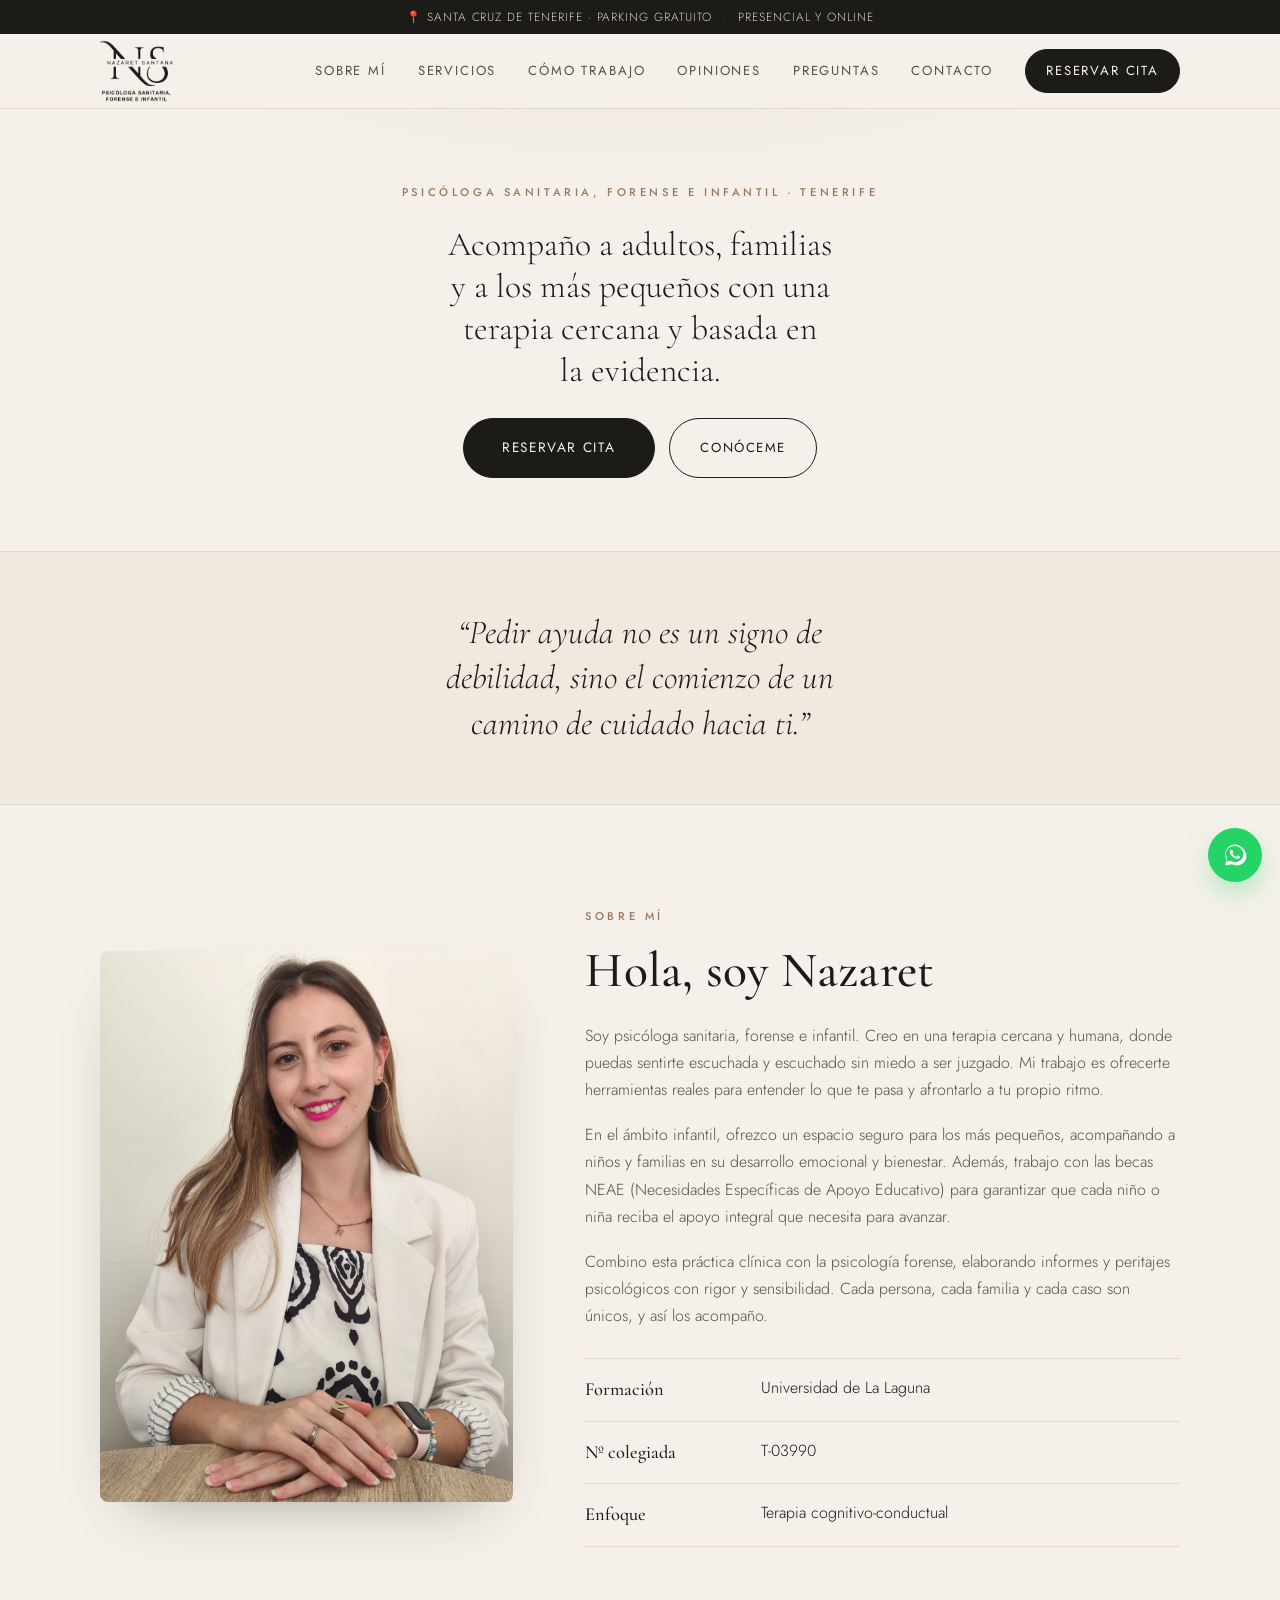
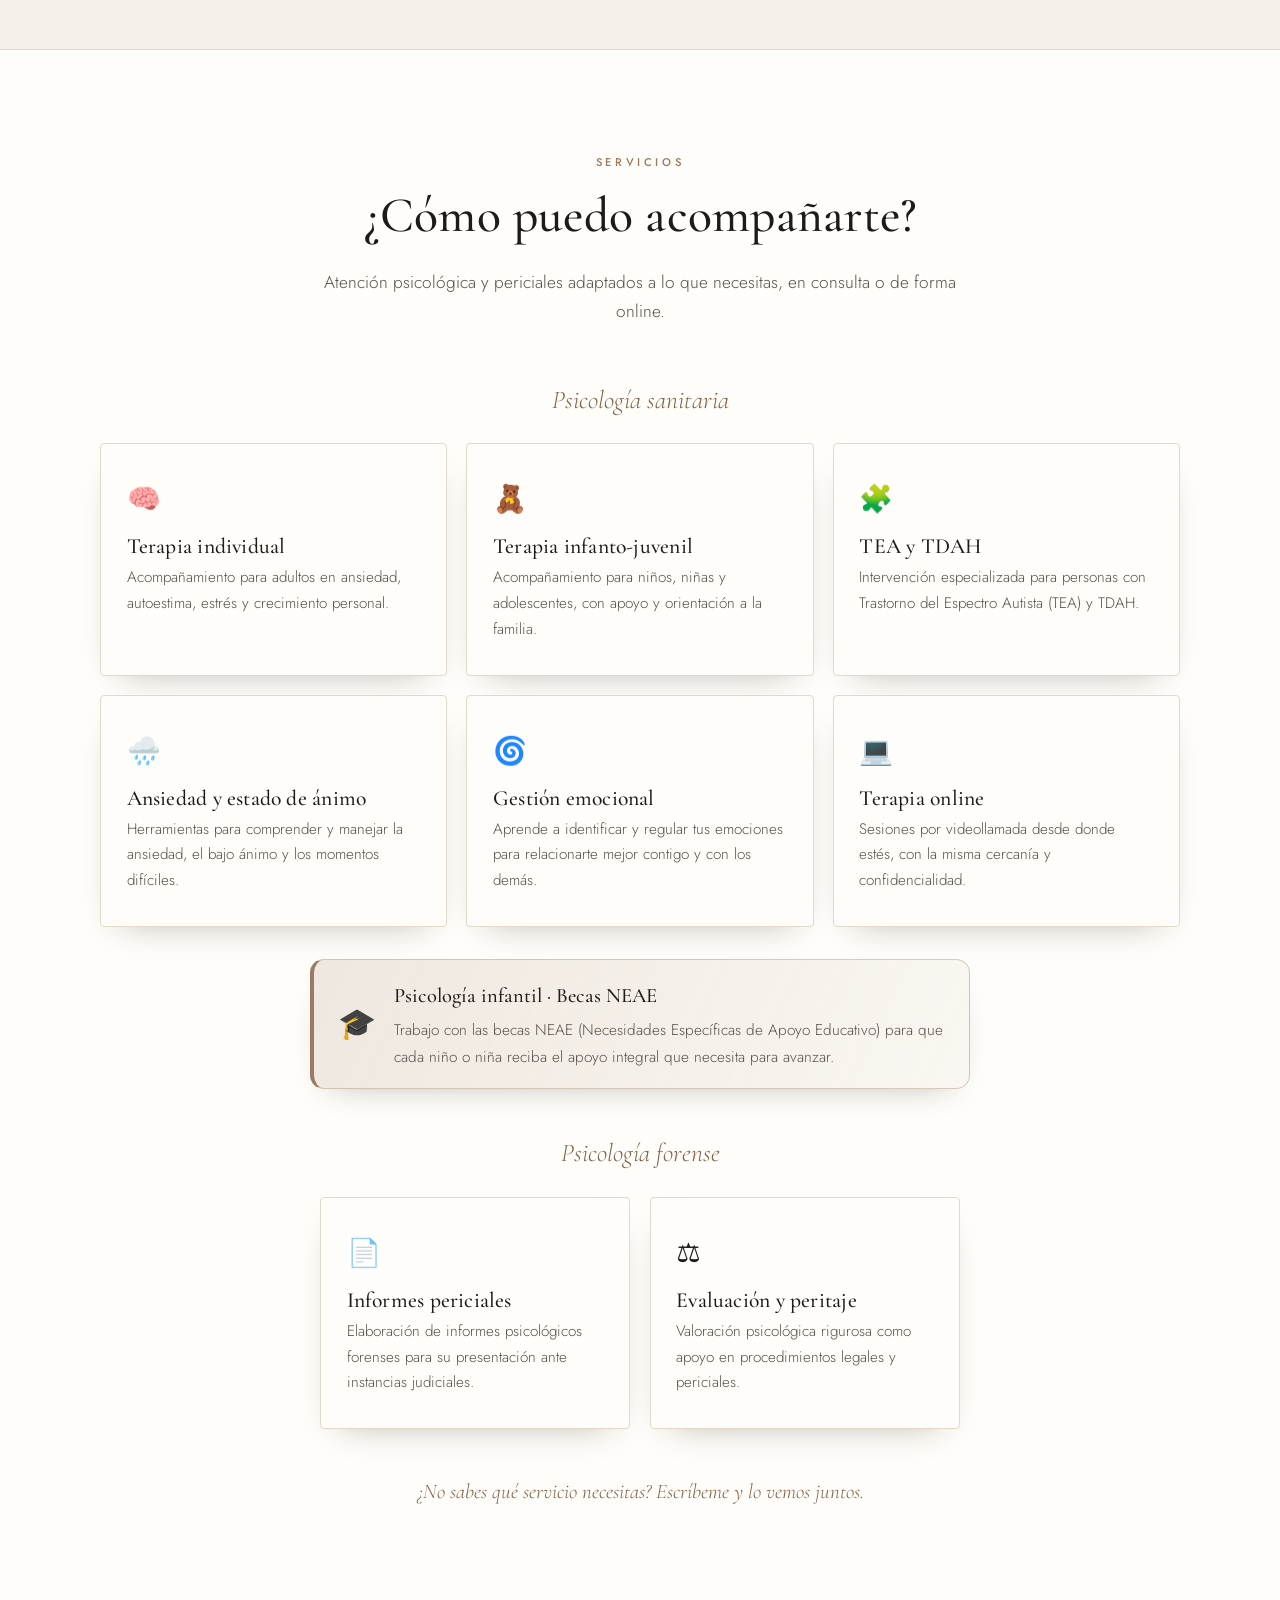
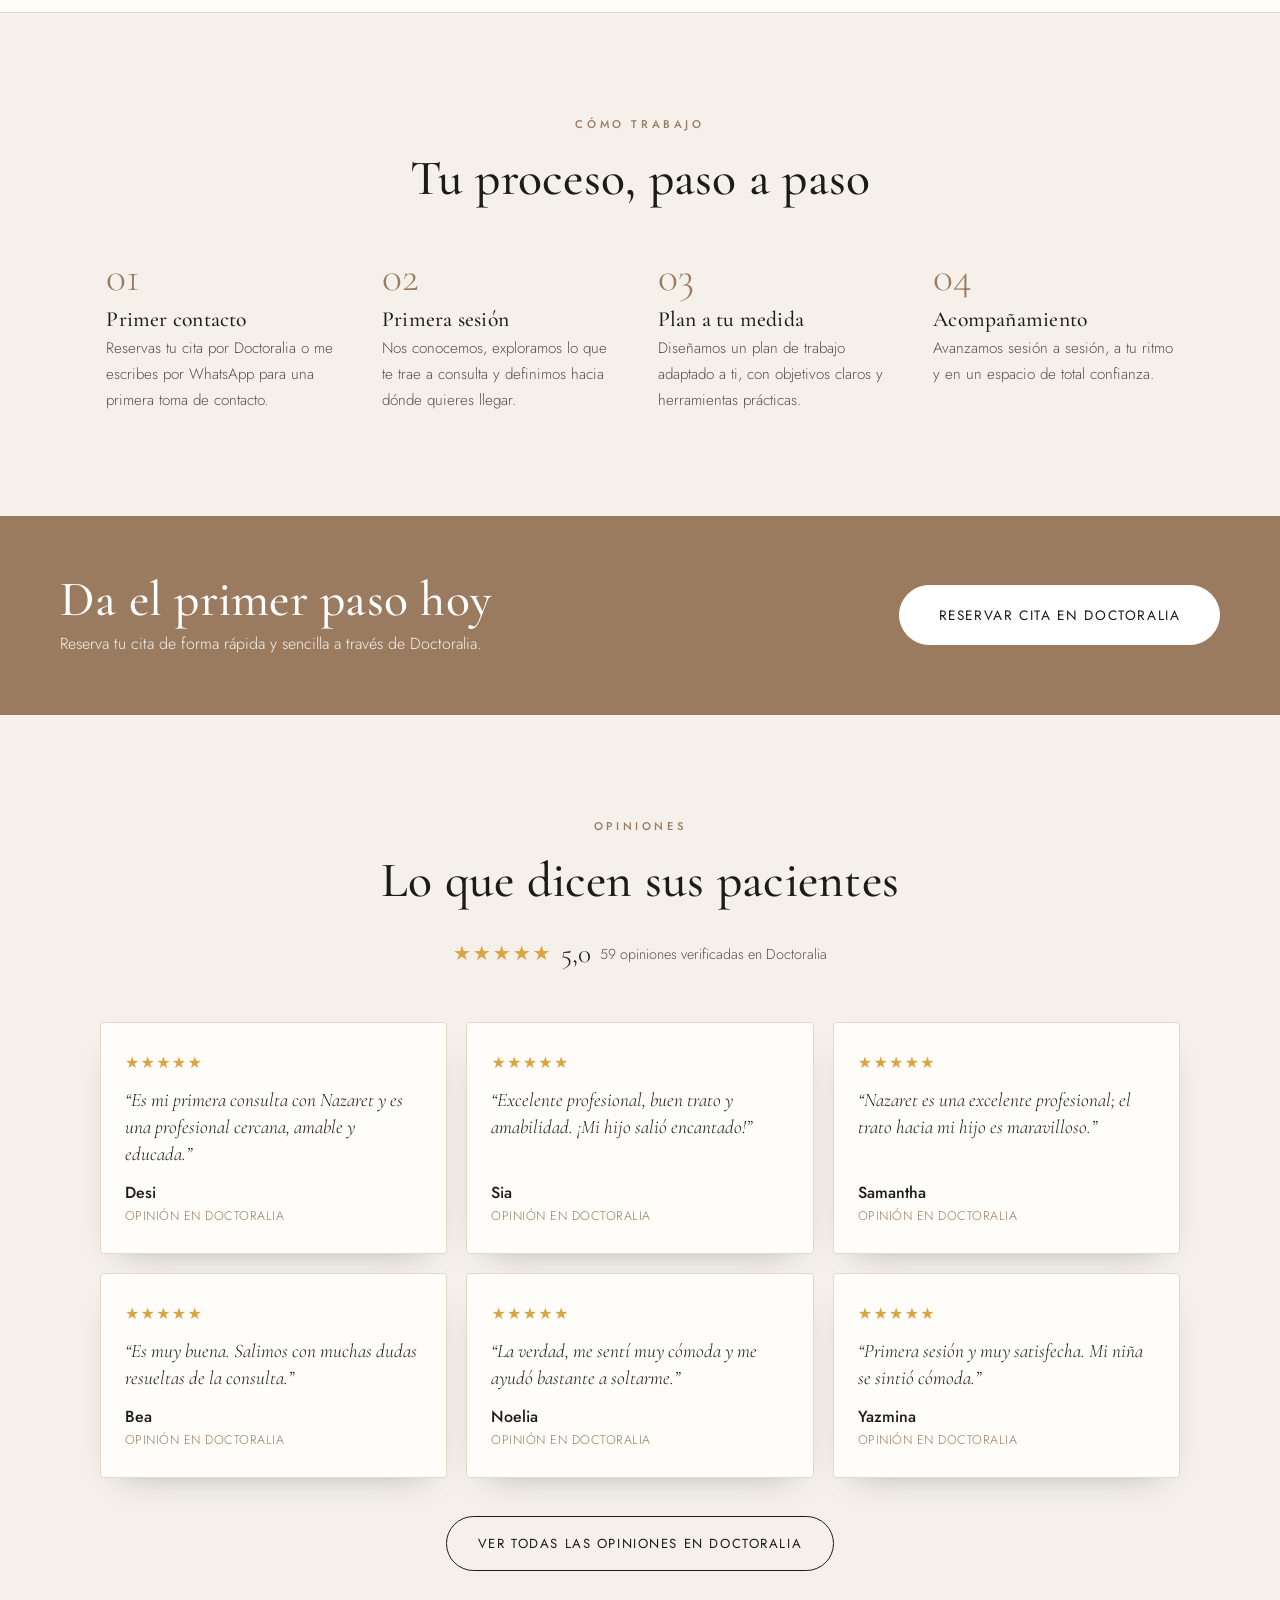
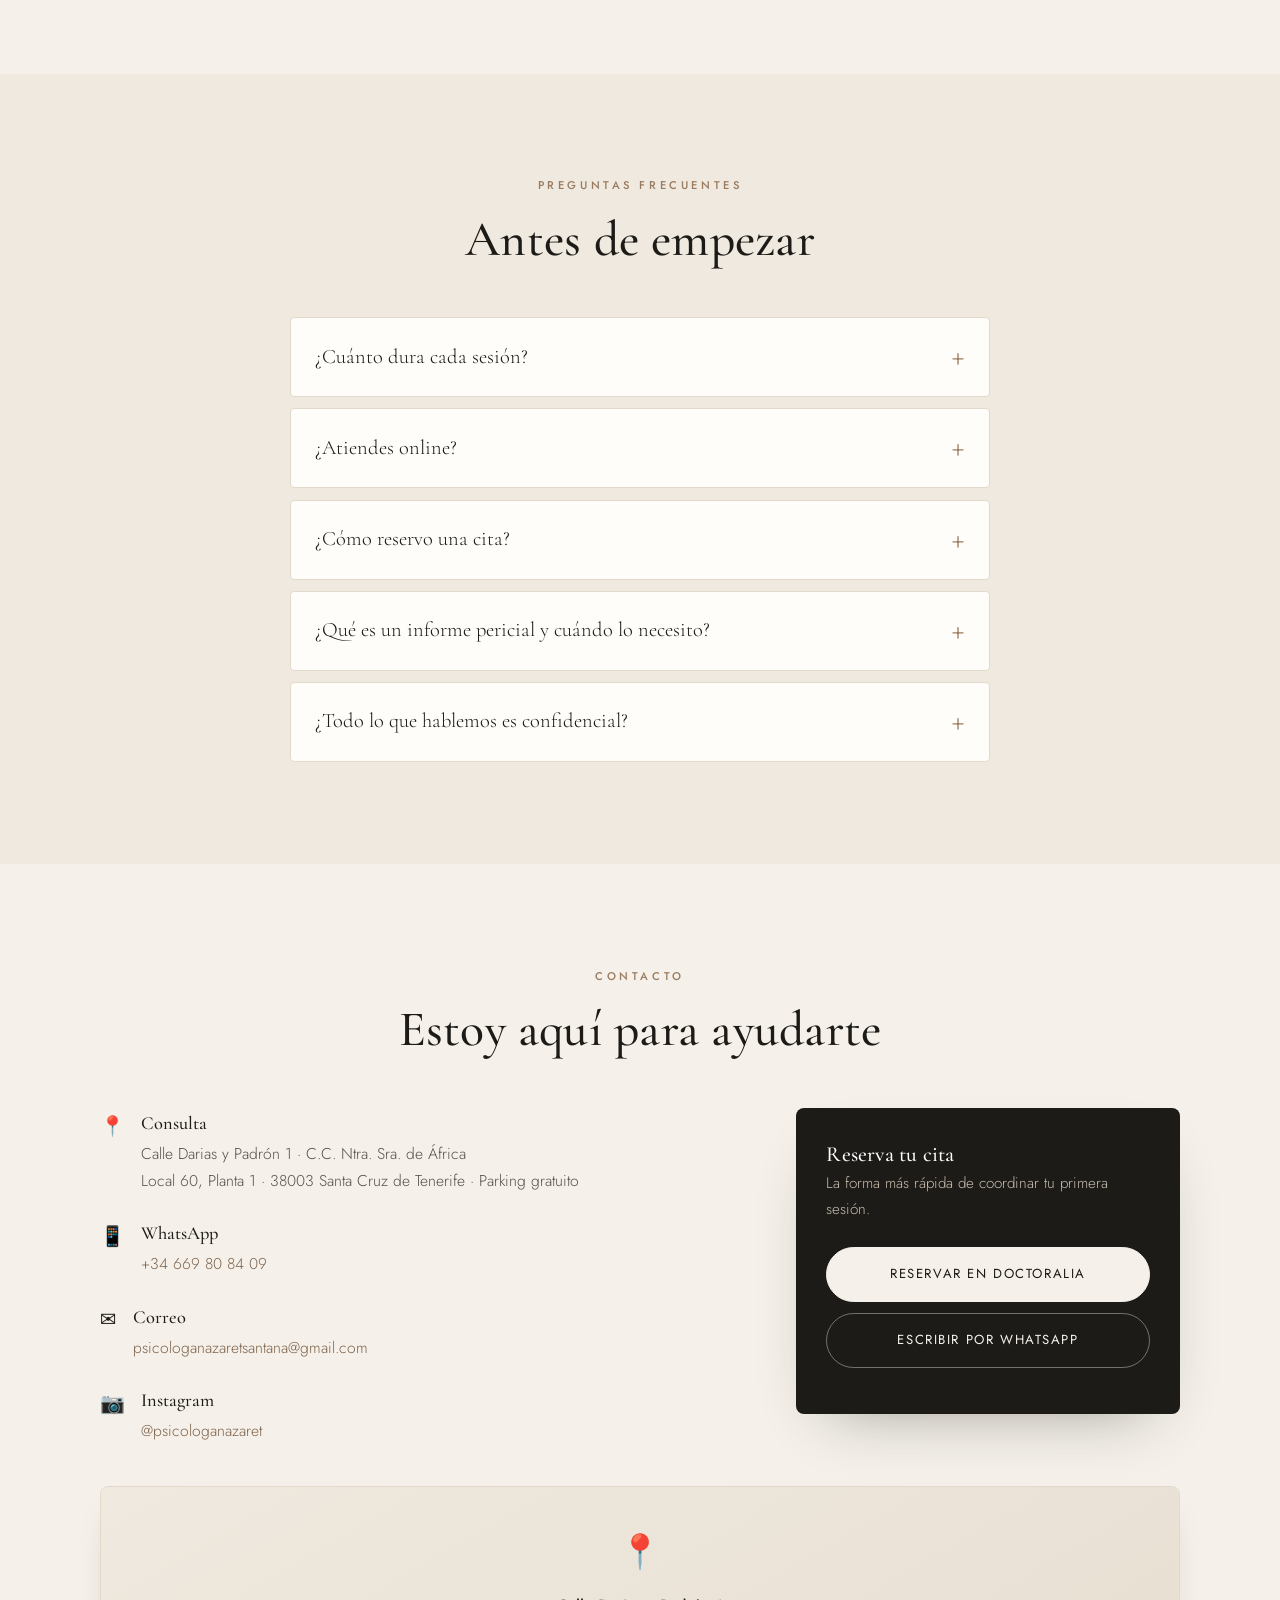
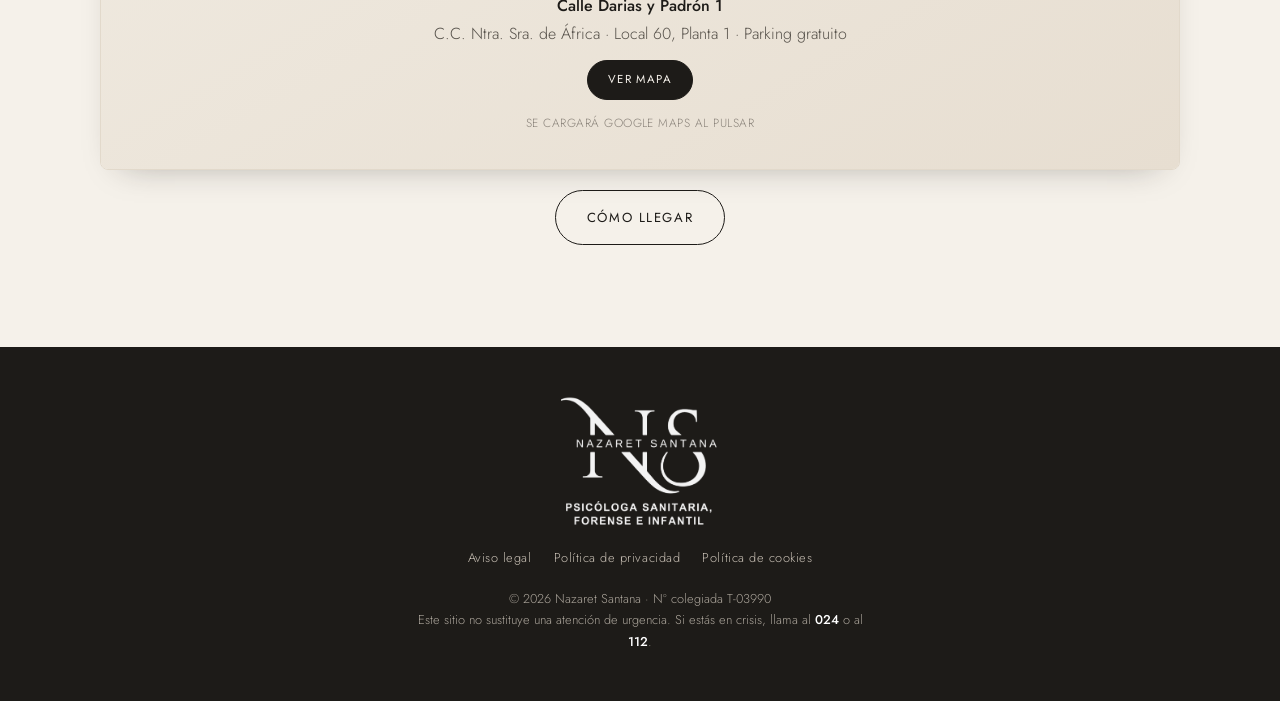
==== commit a2ed89ff: "Menu movil: X de cerrar fija a la pantalla (cierra con scroll) + Enfoque cognitivo-conductual - La X" ====
--- a/index.html
+++ b/index.html
@@ -28,7 +28,7 @@
   <link rel="preconnect" href="https://fonts.gstatic.com" crossorigin />
   <link href="https://fonts.googleapis.com/css2?family=Cormorant+Garamond:ital,wght@0,400;0,500;0,600;1,400&family=Jost:wght@300;400;500;600&display=swap" rel="stylesheet" />
 
-  <link rel="stylesheet" href="styles.css?v=5" />
+  <link rel="stylesheet" href="styles.css?v=6" />
 </head>
 
 <body>
@@ -118,7 +118,7 @@
           <ul class="creds">
             <li><strong>Formación</strong><span>Universidad de La Laguna</span></li>
             <li><strong>Nº colegiada</strong><span>T-03990</span></li>
-            <li><strong>Enfoque</strong><span>Terapia basada en la evidencia</span></li>
+            <li><strong>Enfoque</strong><span>Terapia cognitivo-conductual</span></li>
           </ul>
         </div>
       </div>
@@ -419,6 +419,6 @@
     <svg viewBox="0 0 32 32" width="26" height="26" fill="currentColor" aria-hidden="true"><path d="M16 3C9.4 3 4 8.4 4 15c0 2.1.6 4.2 1.6 6L4 29l8.2-1.6c1.7.9 3.7 1.4 5.8 1.4h.1c6.6 0 12-5.4 12-12S22.6 3 16 3zm0 21.8c-1.8 0-3.6-.5-5.1-1.4l-.4-.2-4.9 1 1-4.7-.3-.4c-1-1.6-1.5-3.4-1.5-5.3C4.9 9.5 9.9 4.9 16 4.9c5.6 0 10.1 4.6 10.1 10.2 0 5.6-4.5 9.7-10.1 9.7zm5.6-7.3c-.3-.2-1.8-.9-2.1-1-.3-.1-.5-.2-.7.2-.2.3-.8 1-1 1.2-.2.2-.4.2-.7.1-1.8-.9-3-1.6-4.2-3.6-.3-.5.3-.5.9-1.6.1-.2 0-.4 0-.6-.1-.2-.7-1.7-1-2.3-.3-.6-.5-.5-.7-.5h-.6c-.2 0-.6.1-.8.4-.3.3-1.1 1-1.1 2.5s1.1 2.9 1.2 3.1c.2.2 2.2 3.4 5.3 4.7 2 .8 2.7.9 3.7.8.6-.1 1.8-.7 2.1-1.5.3-.7.3-1.4.2-1.5-.1-.2-.3-.3-.6-.4z"/></svg>
   </a>
 
-  <script src="script.js?v=5"></script>
+  <script src="script.js?v=6"></script>
 </body>
 </html>
--- a/styles.css
+++ b/styles.css
@@ -333,6 +333,8 @@
   .nav__links.open { transform: translateX(0); visibility: visible; pointer-events: auto; }
   .nav__links a { font-size: 1.15rem; }
   .nav__links a.btn { margin-top: .4rem; }
+  /* Con el menú abierto, la X se fija a la pantalla (siempre accesible, aunque haya scroll) */
+  .nav__toggle[aria-expanded="true"] { position: fixed; top: 1.6rem; right: 1.5rem; z-index: 65; }
 
   .hero__inner { grid-template-columns: 1fr; }
   .hero__media { order: -1; max-width: 320px; margin-inline: auto; }
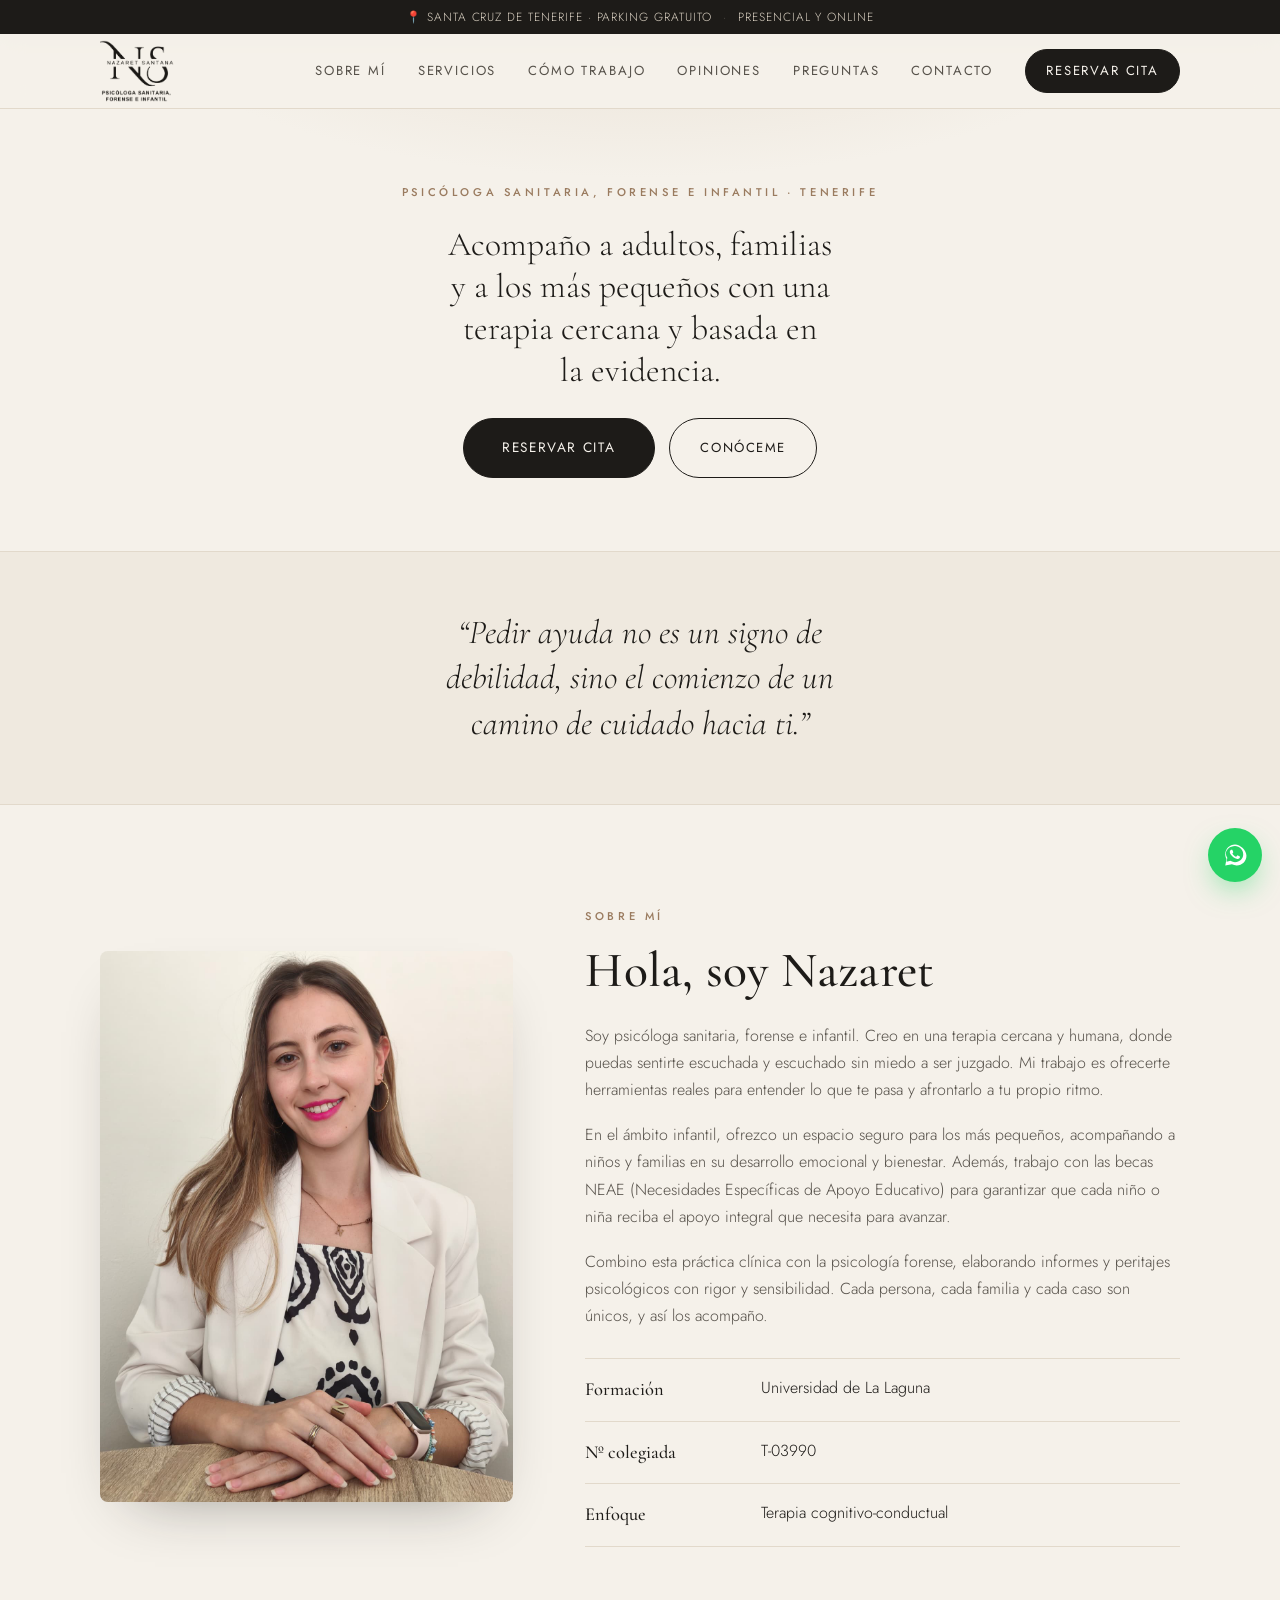
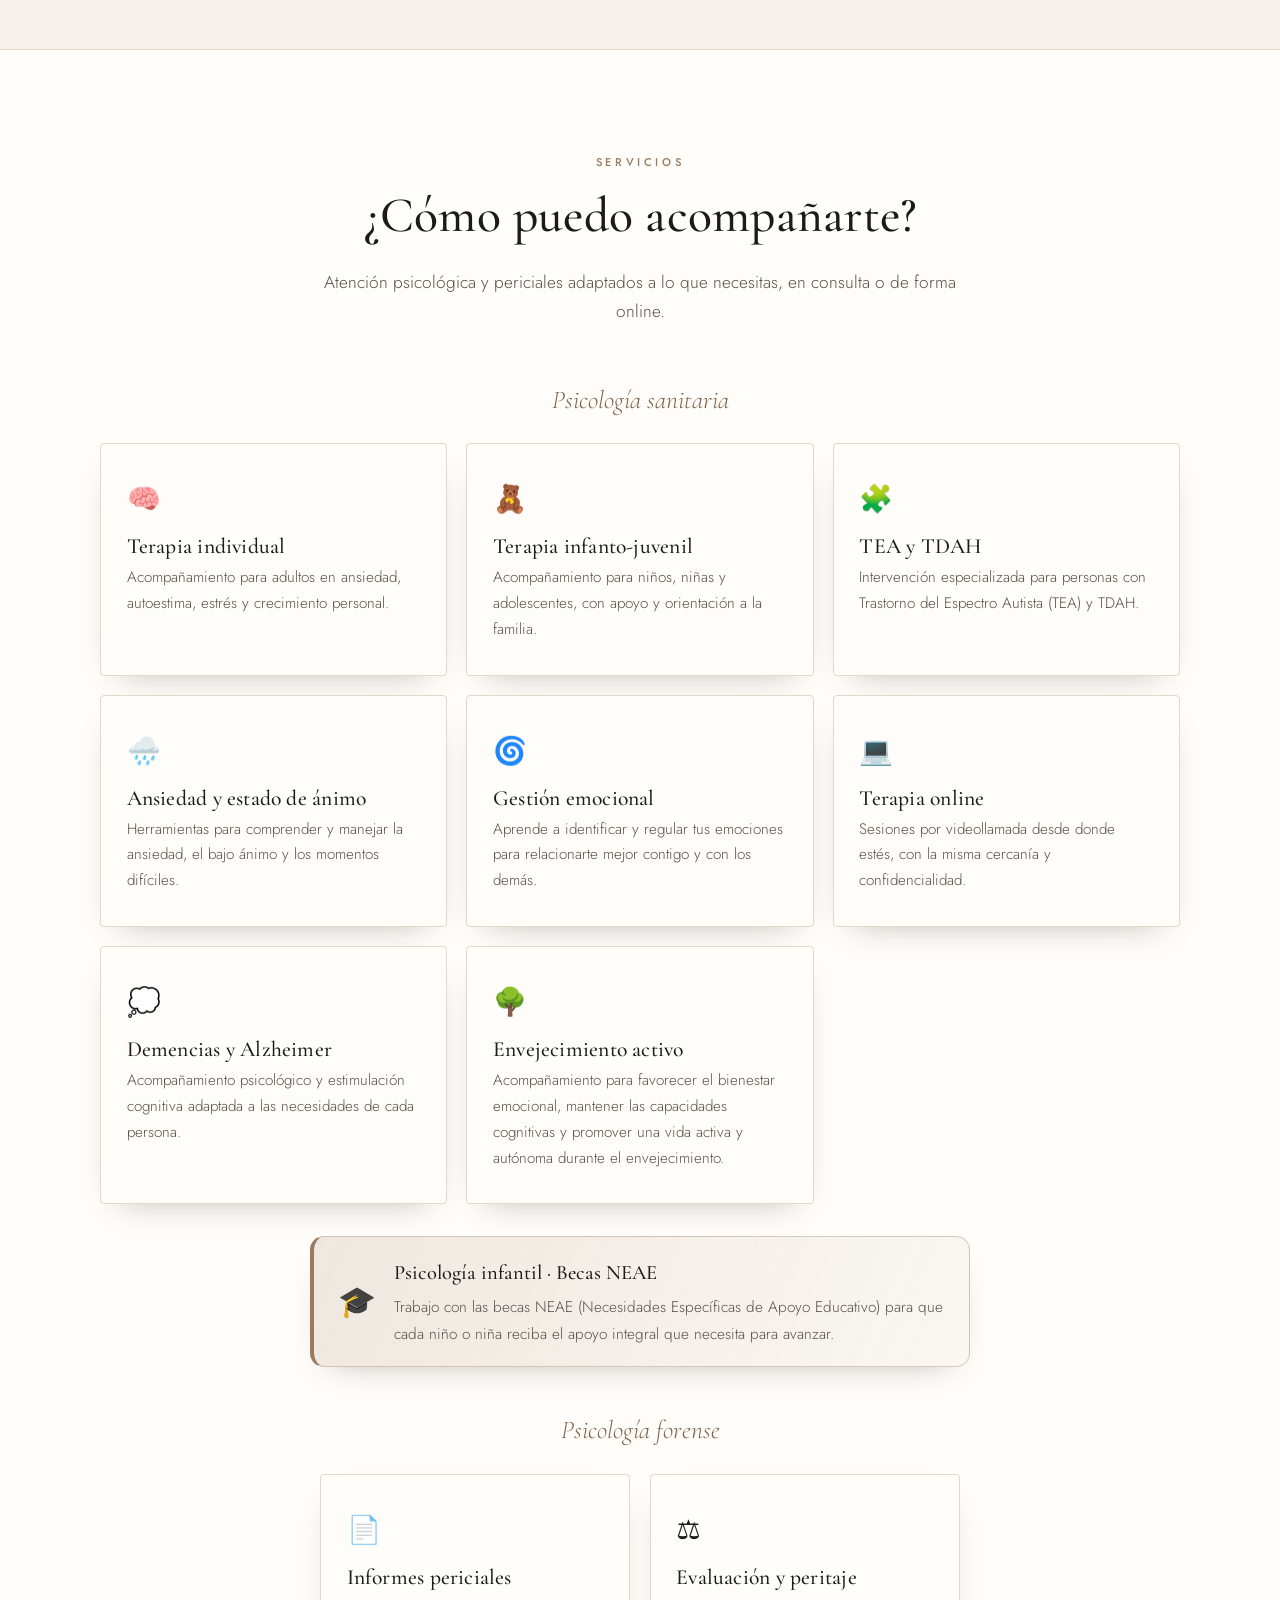
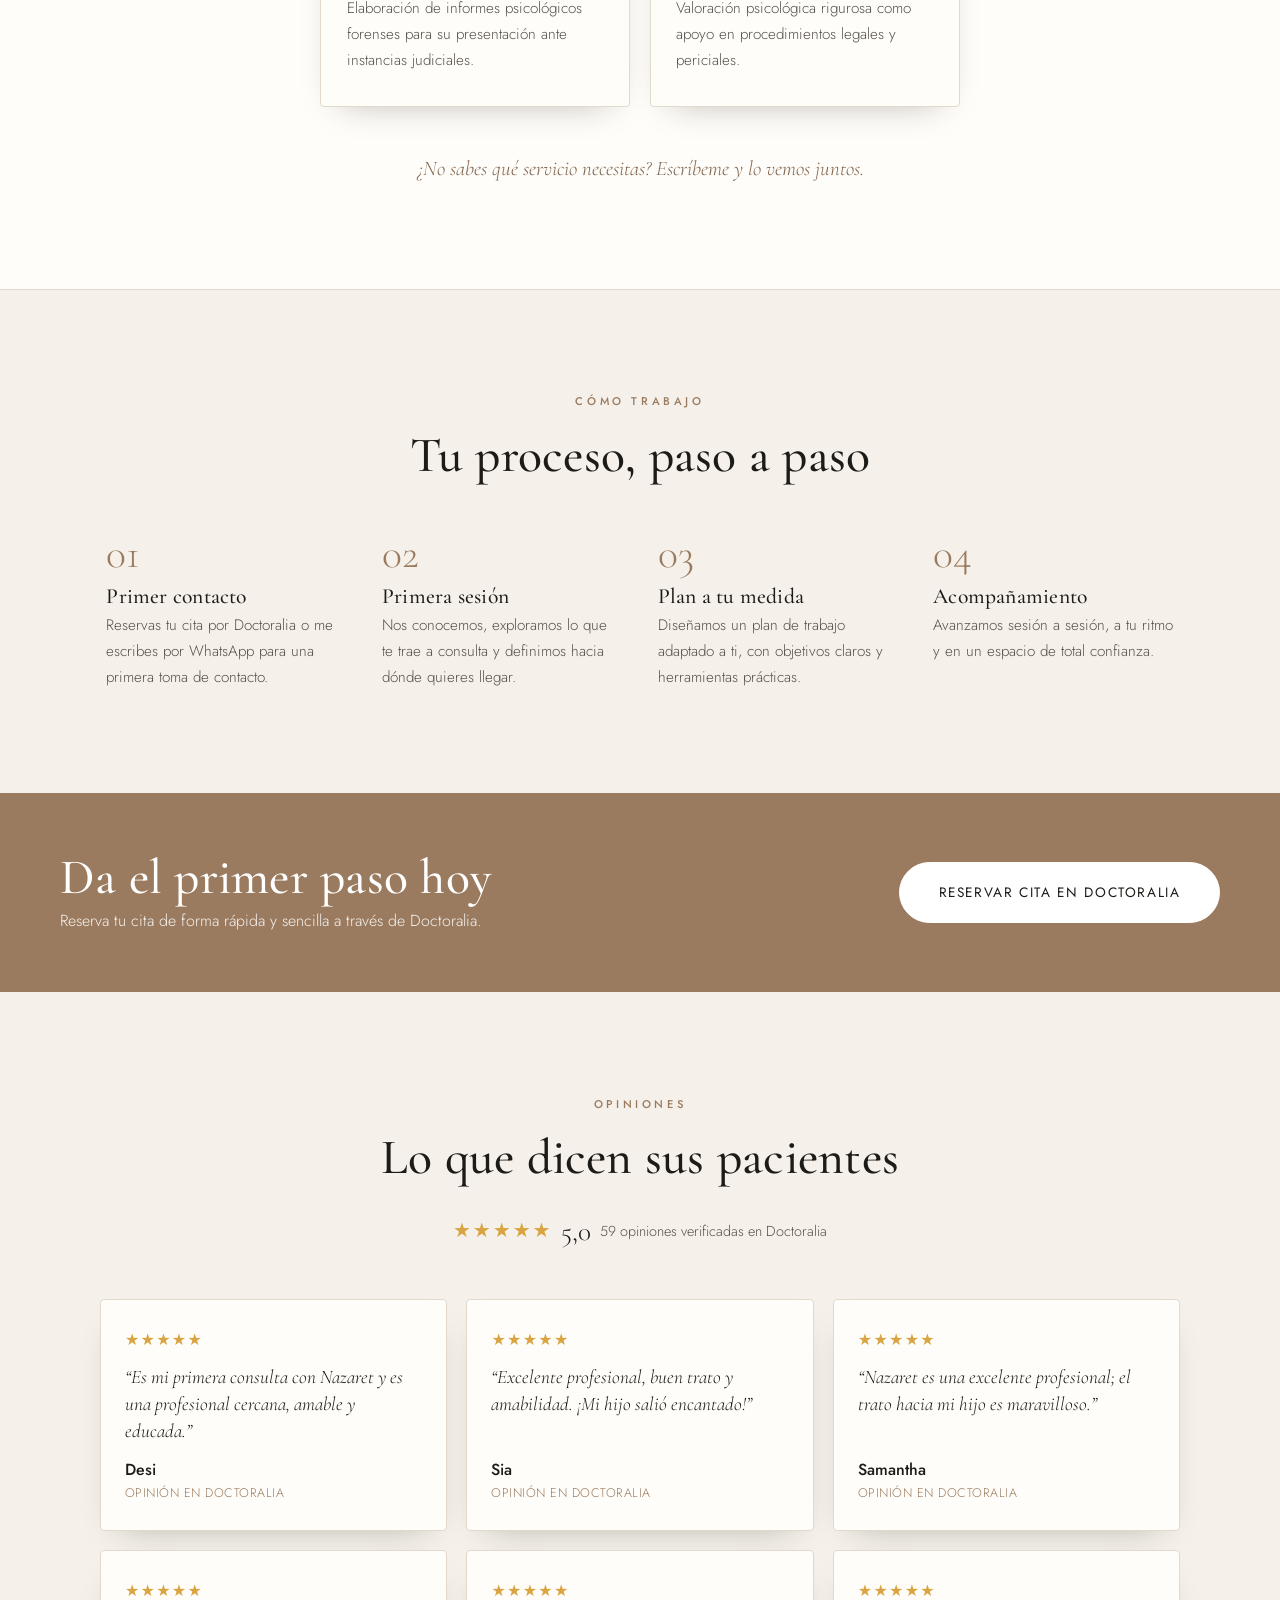
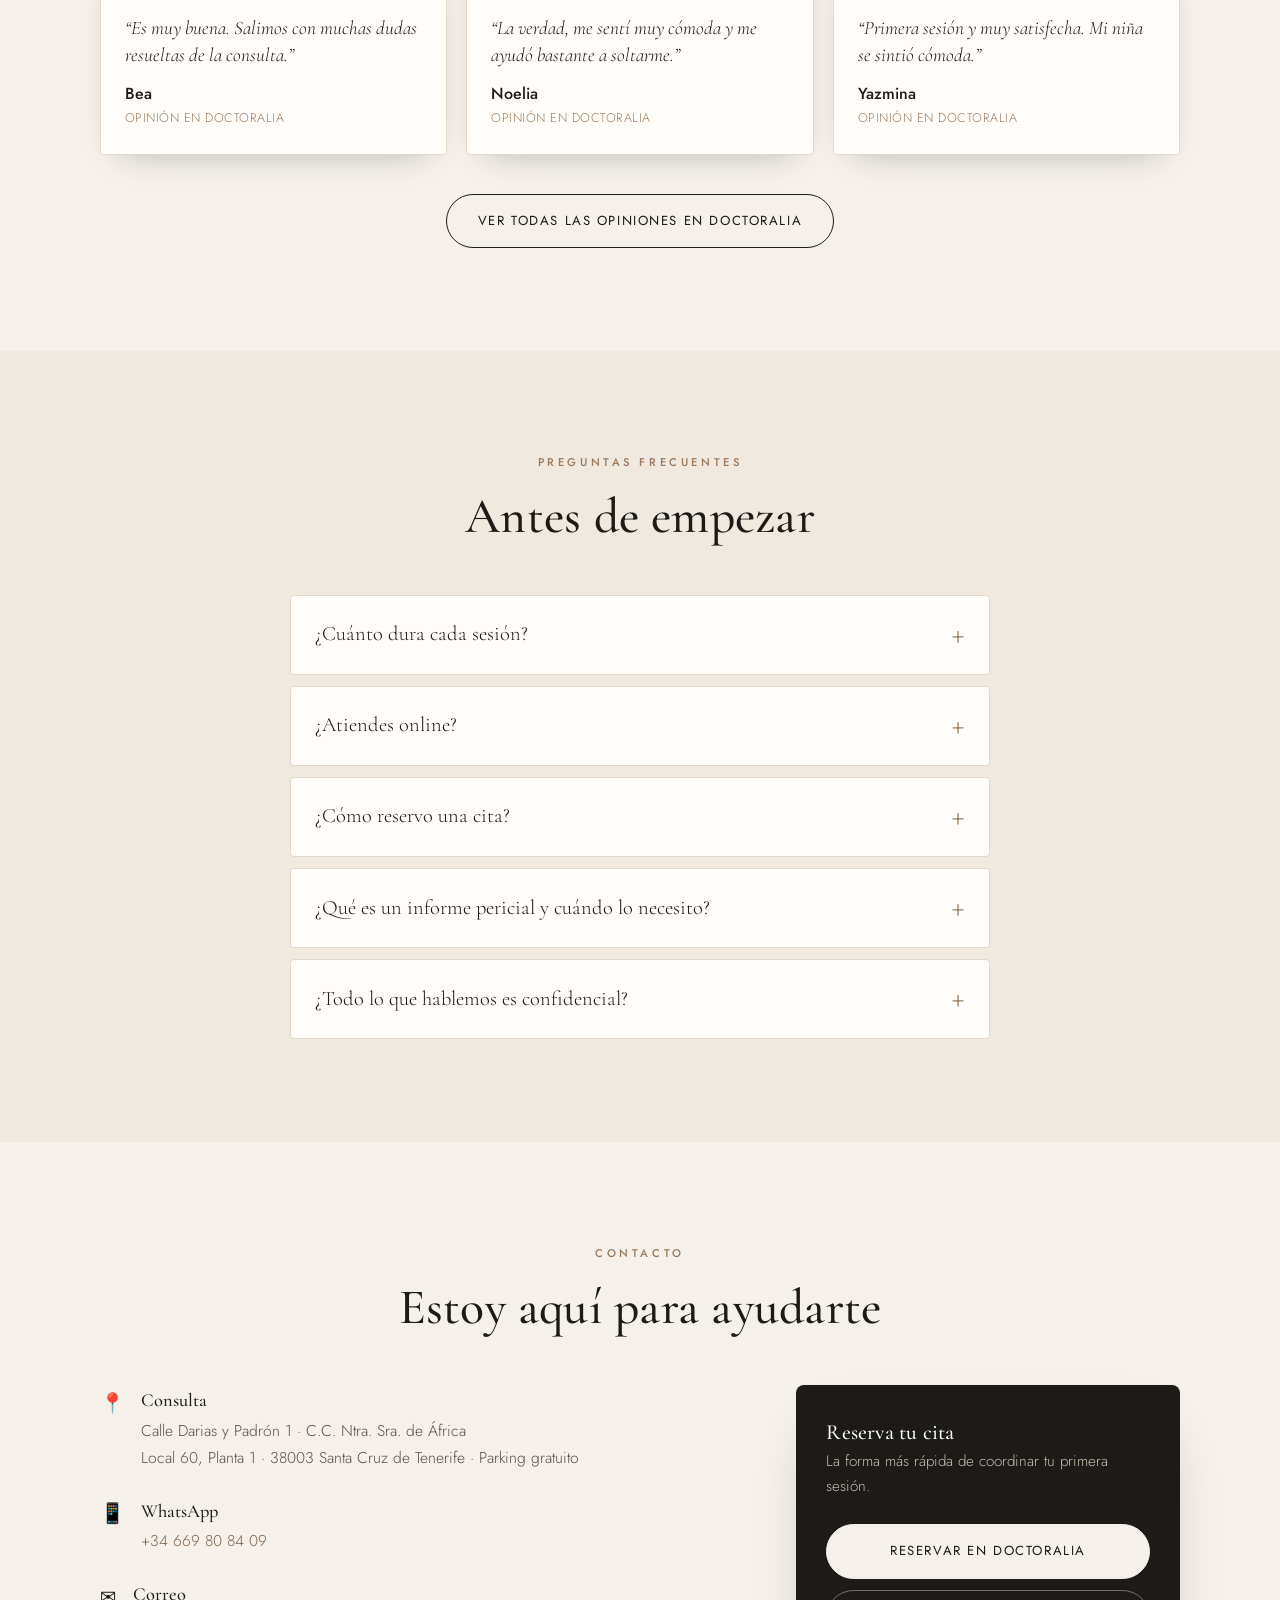
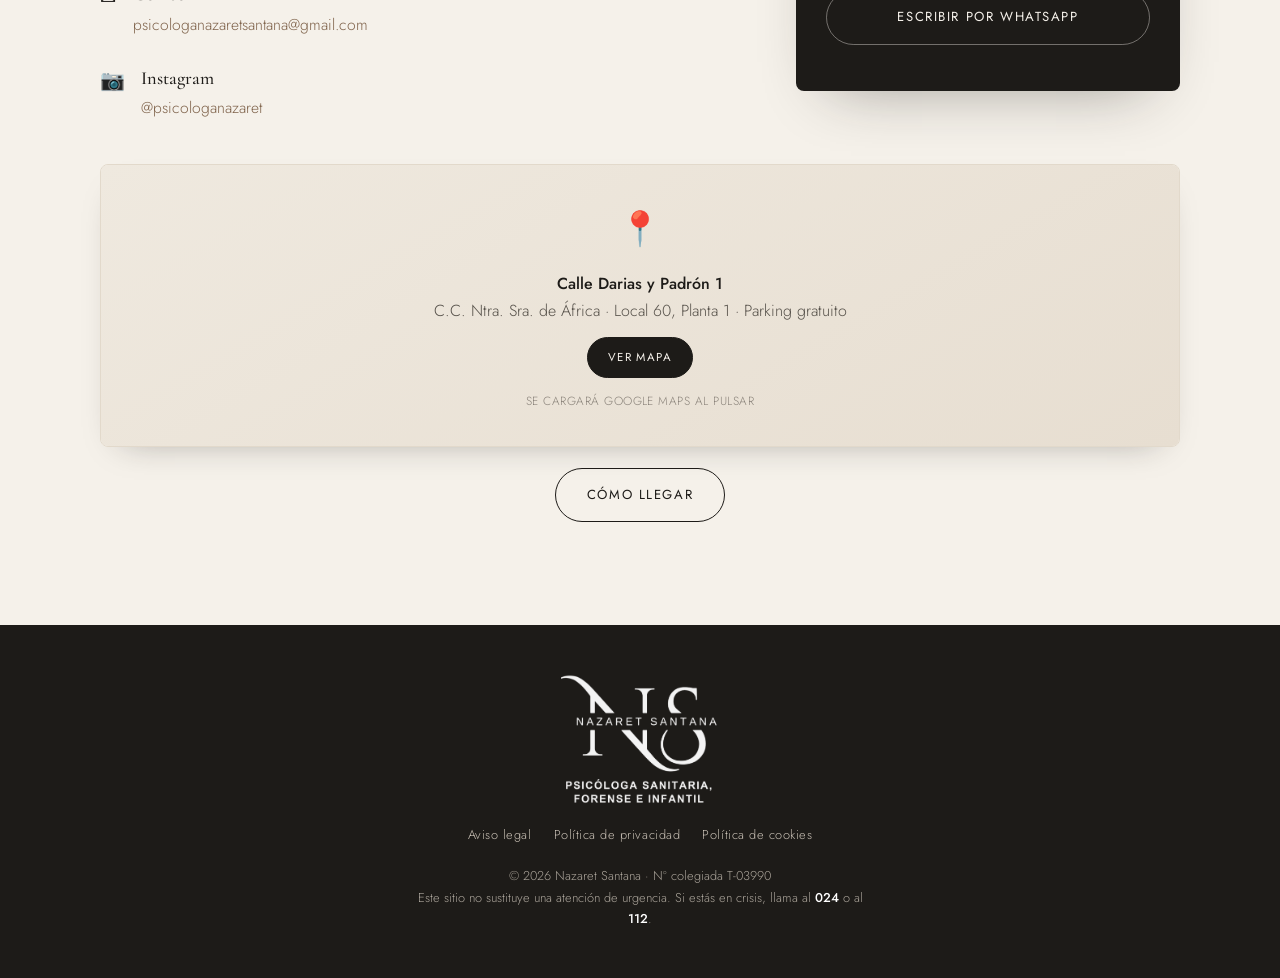
==== commit 31574927: "Barra superior fija (sticky) y nuevos servicios: Demencias/Alzheimer y Envejecimiento activo - La ba" ====
--- a/index.html
+++ b/index.html
@@ -10,17 +10,46 @@
   <meta name="keywords" content="psicóloga Santa Cruz de Tenerife, psicóloga infantil Tenerife, psicóloga forense Tenerife, psicóloga sanitaria, terapia online Tenerife, becas NEAE" />
   <meta name="author" content="Nazaret Santana" />
   <meta name="theme-color" content="#1d1b18" />
-  <link rel="canonical" href="https://sausf93.github.io/PaginaNaza/" />
+  <link rel="canonical" href="https://nazaretsantanapsicologa.es/" />
   <meta name="geo.region" content="ES-CN" />
   <meta name="geo.placename" content="Santa Cruz de Tenerife" />
+
+  <!-- Datos estructurados (ayudan a Google a entender el negocio local) -->
+  <script type="application/ld+json">
+  {
+    "@context": "https://schema.org",
+    "@type": "Psychologist",
+    "name": "Nazaret Santana",
+    "description": "Psicóloga sanitaria, forense e infantil en Santa Cruz de Tenerife. Terapia para adultos, niños y familias, presencial y online.",
+    "image": "https://nazaretsantanapsicologa.es/assets/logo.png",
+    "url": "https://nazaretsantanapsicologa.es/",
+    "telephone": "+34669808409",
+    "email": "psicologanazaretsantana@gmail.com",
+    "priceRange": "€€",
+    "address": {
+      "@type": "PostalAddress",
+      "streetAddress": "Calle Darias y Padrón 1, C.C. Ntra. Sra. de África, Local 60, Planta 1",
+      "addressLocality": "Santa Cruz de Tenerife",
+      "postalCode": "38003",
+      "addressRegion": "Santa Cruz de Tenerife",
+      "addressCountry": "ES"
+    },
+    "areaServed": "Santa Cruz de Tenerife",
+    "sameAs": [
+      "https://www.doctoralia.es/nazaret-santana-rodriguez/psicologo/santa-cruz-de-tenerife",
+      "https://instagram.com/psicologanazaret"
+    ],
+    "knowsAbout": ["Psicología infantil", "Psicología forense", "Terapia cognitivo-conductual", "Ansiedad", "TEA", "TDAH", "Becas NEAE", "Demencias y Alzheimer", "Estimulación cognitiva", "Envejecimiento activo"]
+  }
+  </script>
 
   <!-- Compartir enlace (WhatsApp, redes) -->
   <meta property="og:type" content="website" />
   <meta property="og:title" content="Nazaret Santana · Psicóloga Infantil, Sanitaria y Forense" />
   <meta property="og:description" content="Un espacio de confianza para cuidar tu salud mental. Terapia para adultos, niños y familias en Santa Cruz de Tenerife, presencial y online." />
   <meta property="og:locale" content="es_ES" />
-  <meta property="og:url" content="https://sausf93.github.io/PaginaNaza/" />
-  <meta property="og:image" content="https://sausf93.github.io/PaginaNaza/assets/logo.png" />
+  <meta property="og:url" content="https://nazaretsantanapsicologa.es/" />
+  <meta property="og:image" content="https://nazaretsantanapsicologa.es/assets/logo.png" />
 
   <link rel="icon" href="data:image/svg+xml,<svg xmlns='http://www.w3.org/2000/svg' viewBox='0 0 100 100'><rect width='100' height='100' rx='18' fill='%231d1b18'/><text x='50' y='68' font-size='52' font-family='Georgia,serif' fill='%23f4efe6' text-anchor='middle'>NS</text></svg>" />
 
@@ -28,7 +57,7 @@
   <link rel="preconnect" href="https://fonts.gstatic.com" crossorigin />
   <link href="https://fonts.googleapis.com/css2?family=Cormorant+Garamond:ital,wght@0,400;0,500;0,600;1,400&family=Jost:wght@300;400;500;600&display=swap" rel="stylesheet" />
 
-  <link rel="stylesheet" href="styles.css?v=6" />
+  <link rel="stylesheet" href="styles.css?v=8" />
 </head>
 
 <body>
@@ -164,6 +193,16 @@
             <div class="card__icon">💻</div>
             <h3>Terapia online</h3>
             <p>Sesiones por videollamada desde donde estés, con la misma cercanía y confidencialidad.</p>
+          </article>
+          <article class="card">
+            <div class="card__icon">💭</div>
+            <h3>Demencias y Alzheimer</h3>
+            <p>Acompañamiento psicológico y estimulación cognitiva adaptada a las necesidades de cada persona.</p>
+          </article>
+          <article class="card">
+            <div class="card__icon">🌳</div>
+            <h3>Envejecimiento activo</h3>
+            <p>Acompañamiento para favorecer el bienestar emocional, mantener las capacidades cognitivas y promover una vida activa y autónoma durante el envejecimiento.</p>
           </article>
         </div>
 
@@ -419,6 +458,6 @@
     <svg viewBox="0 0 32 32" width="26" height="26" fill="currentColor" aria-hidden="true"><path d="M16 3C9.4 3 4 8.4 4 15c0 2.1.6 4.2 1.6 6L4 29l8.2-1.6c1.7.9 3.7 1.4 5.8 1.4h.1c6.6 0 12-5.4 12-12S22.6 3 16 3zm0 21.8c-1.8 0-3.6-.5-5.1-1.4l-.4-.2-4.9 1 1-4.7-.3-.4c-1-1.6-1.5-3.4-1.5-5.3C4.9 9.5 9.9 4.9 16 4.9c5.6 0 10.1 4.6 10.1 10.2 0 5.6-4.5 9.7-10.1 9.7zm5.6-7.3c-.3-.2-1.8-.9-2.1-1-.3-.1-.5-.2-.7.2-.2.3-.8 1-1 1.2-.2.2-.4.2-.7.1-1.8-.9-3-1.6-4.2-3.6-.3-.5.3-.5.9-1.6.1-.2 0-.4 0-.6-.1-.2-.7-1.7-1-2.3-.3-.6-.5-.5-.7-.5h-.6c-.2 0-.6.1-.8.4-.3.3-1.1 1-1.1 2.5s1.1 2.9 1.2 3.1c.2.2 2.2 3.4 5.3 4.7 2 .8 2.7.9 3.7.8.6-.1 1.8-.7 2.1-1.5.3-.7.3-1.4.2-1.5-.1-.2-.3-.3-.6-.4z"/></svg>
   </a>
 
-  <script src="script.js?v=6"></script>
+  <script src="script.js?v=8"></script>
 </body>
 </html>
--- a/styles.css
+++ b/styles.css
@@ -27,7 +27,7 @@
 }
 
 * { box-sizing: border-box; }
-html { scroll-behavior: smooth; scroll-padding-top: 96px; -webkit-text-size-adjust: 100%; overflow-x: clip; }
+html { scroll-behavior: smooth; scroll-padding-top: 116px; -webkit-text-size-adjust: 100%; overflow-x: clip; }
 body { overflow-x: clip; }
 
 body {
@@ -94,14 +94,14 @@
 .btn--full { width: 100%; margin-bottom: .7rem; }
 
 /* ---------- Topbar ---------- */
-.topbar { background: var(--dark); color: #d8cfc0; font-size: .74rem; letter-spacing: .08em; }
+.topbar { background: var(--dark); color: #d8cfc0; font-size: .74rem; letter-spacing: .08em; position: sticky; top: 0; z-index: 40; }
 .topbar__inner { display: flex; align-items: center; justify-content: center; gap: .7rem; height: 34px; text-transform: uppercase; }
 .topbar__sep { opacity: .4; }
 @media (max-width: 560px){ .topbar__item:nth-child(3), .topbar__sep { display: none; } }
 
 /* ---------- Nav ---------- */
 .nav {
-  position: sticky; top: 0; z-index: 50;
+  position: sticky; top: 34px; z-index: 50;
   background: rgba(245,241,234,.85);
   backdrop-filter: saturate(140%) blur(12px);
   border-bottom: 1px solid var(--line);
@@ -335,6 +335,10 @@
   .nav__links a.btn { margin-top: .4rem; }
   /* Con el menú abierto, la X se fija a la pantalla (siempre accesible, aunque haya scroll) */
   .nav__toggle[aria-expanded="true"] { position: fixed; top: 1.6rem; right: 1.5rem; z-index: 65; }
+  /* Bloqueo de scroll del fondo mientras el menú está abierto */
+  body.menu-open { position: fixed; left: 0; right: 0; width: 100%; overflow: hidden; }
+  /* Ocultar el botón flotante de WhatsApp mientras el menú está abierto */
+  body.menu-open .wa-float { display: none; }
 
   .hero__inner { grid-template-columns: 1fr; }
   .hero__media { order: -1; max-width: 320px; margin-inline: auto; }
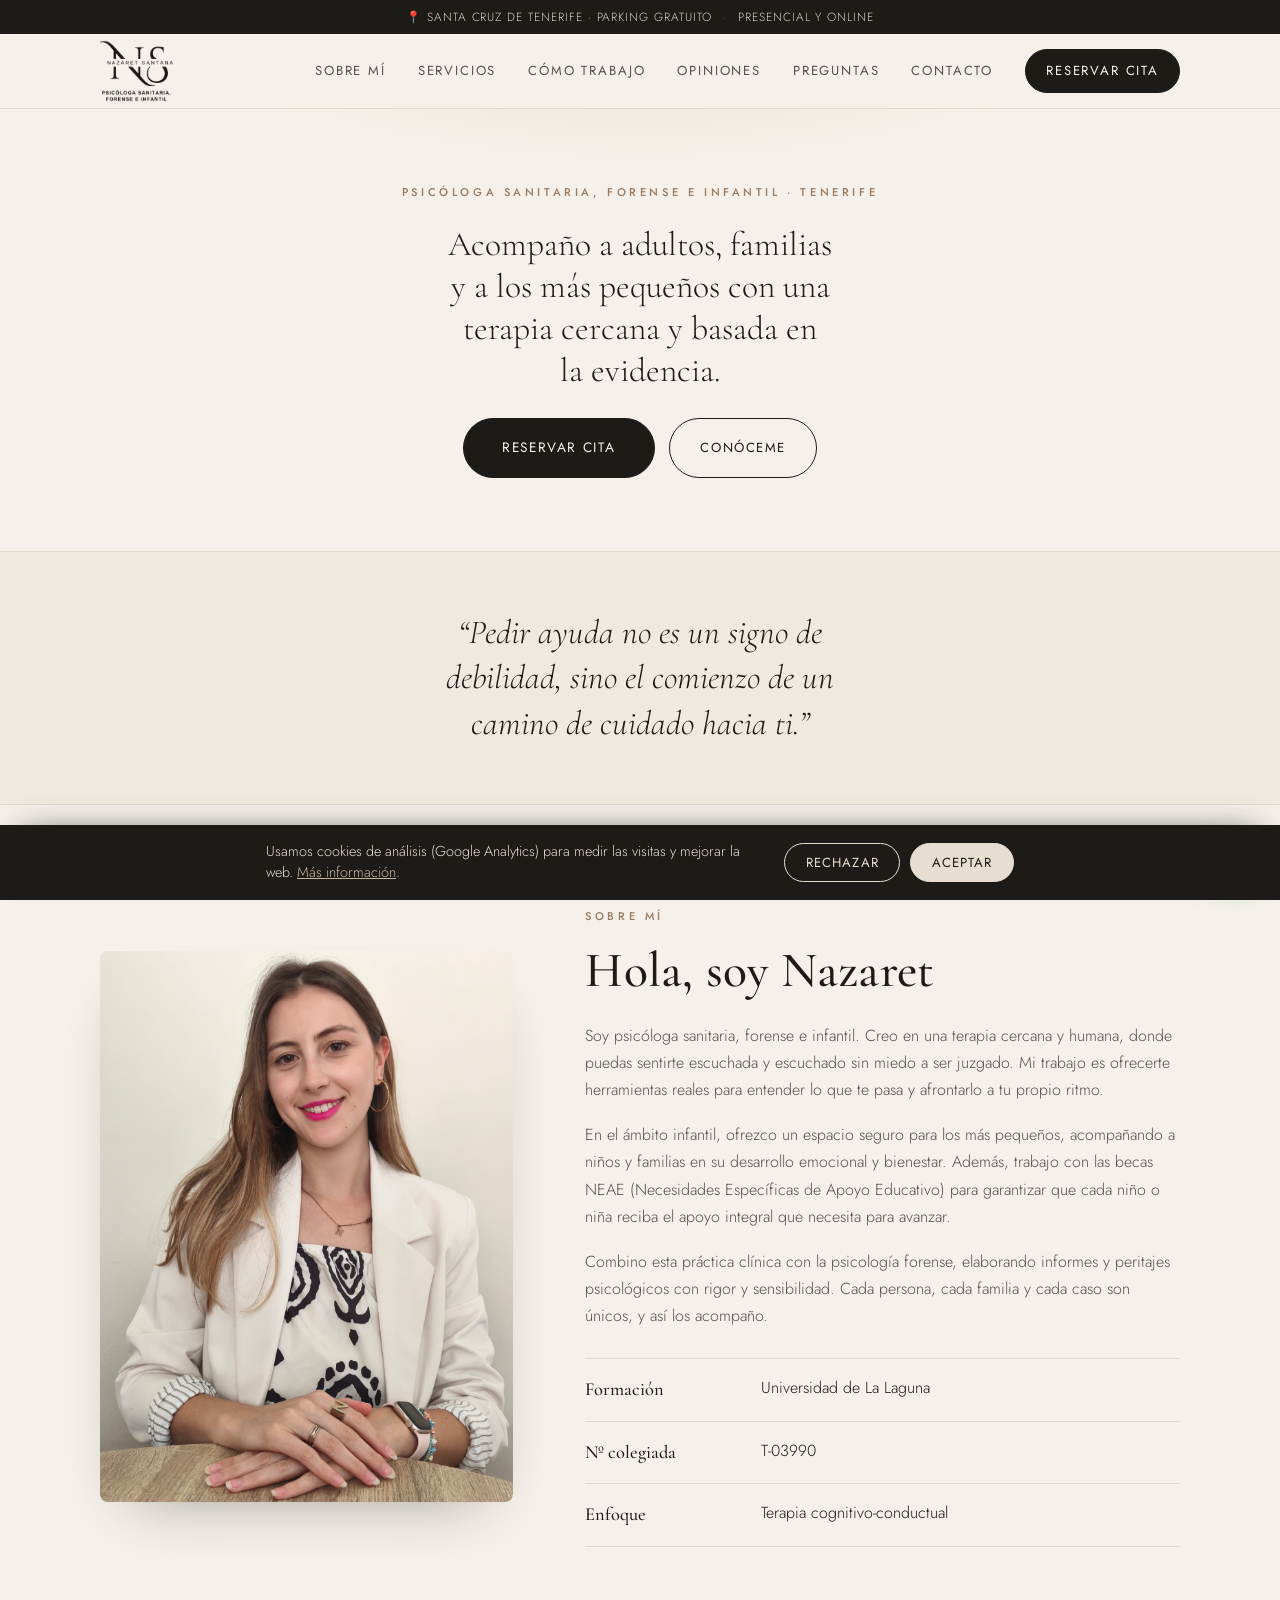
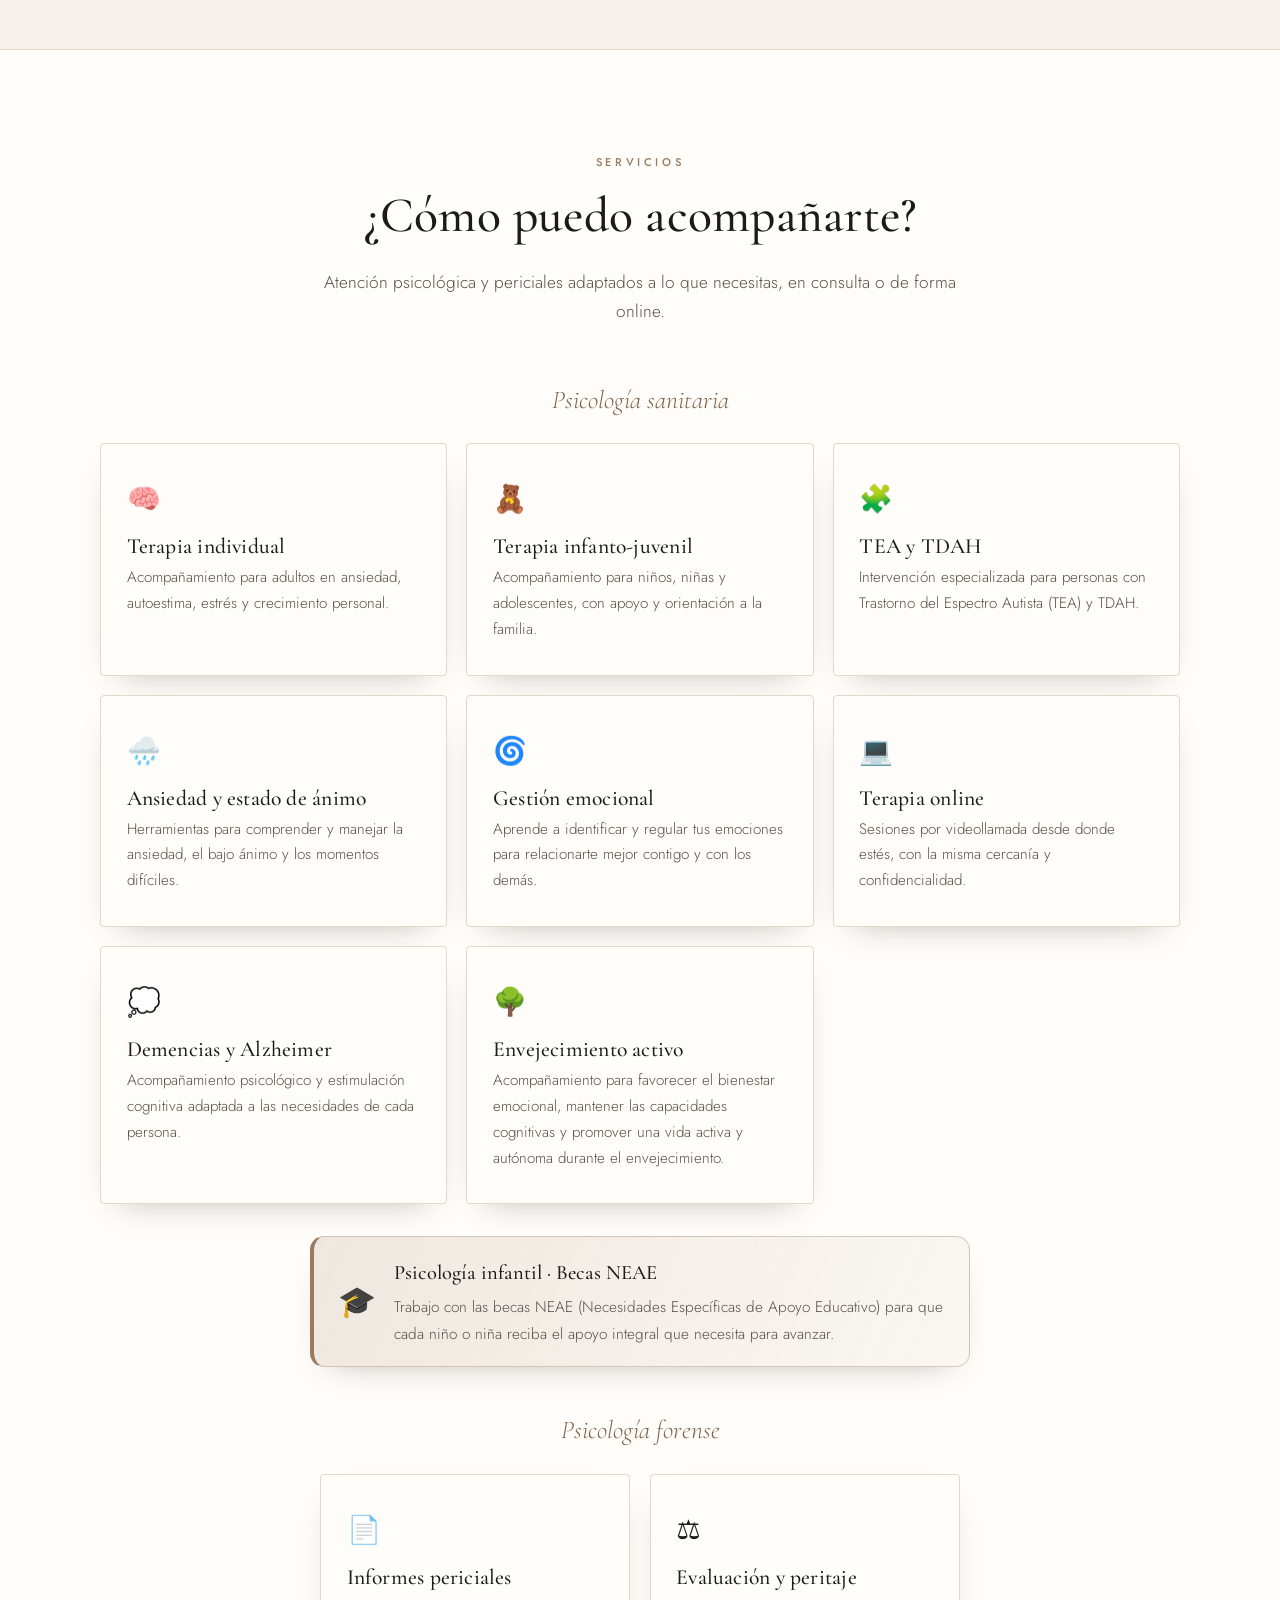
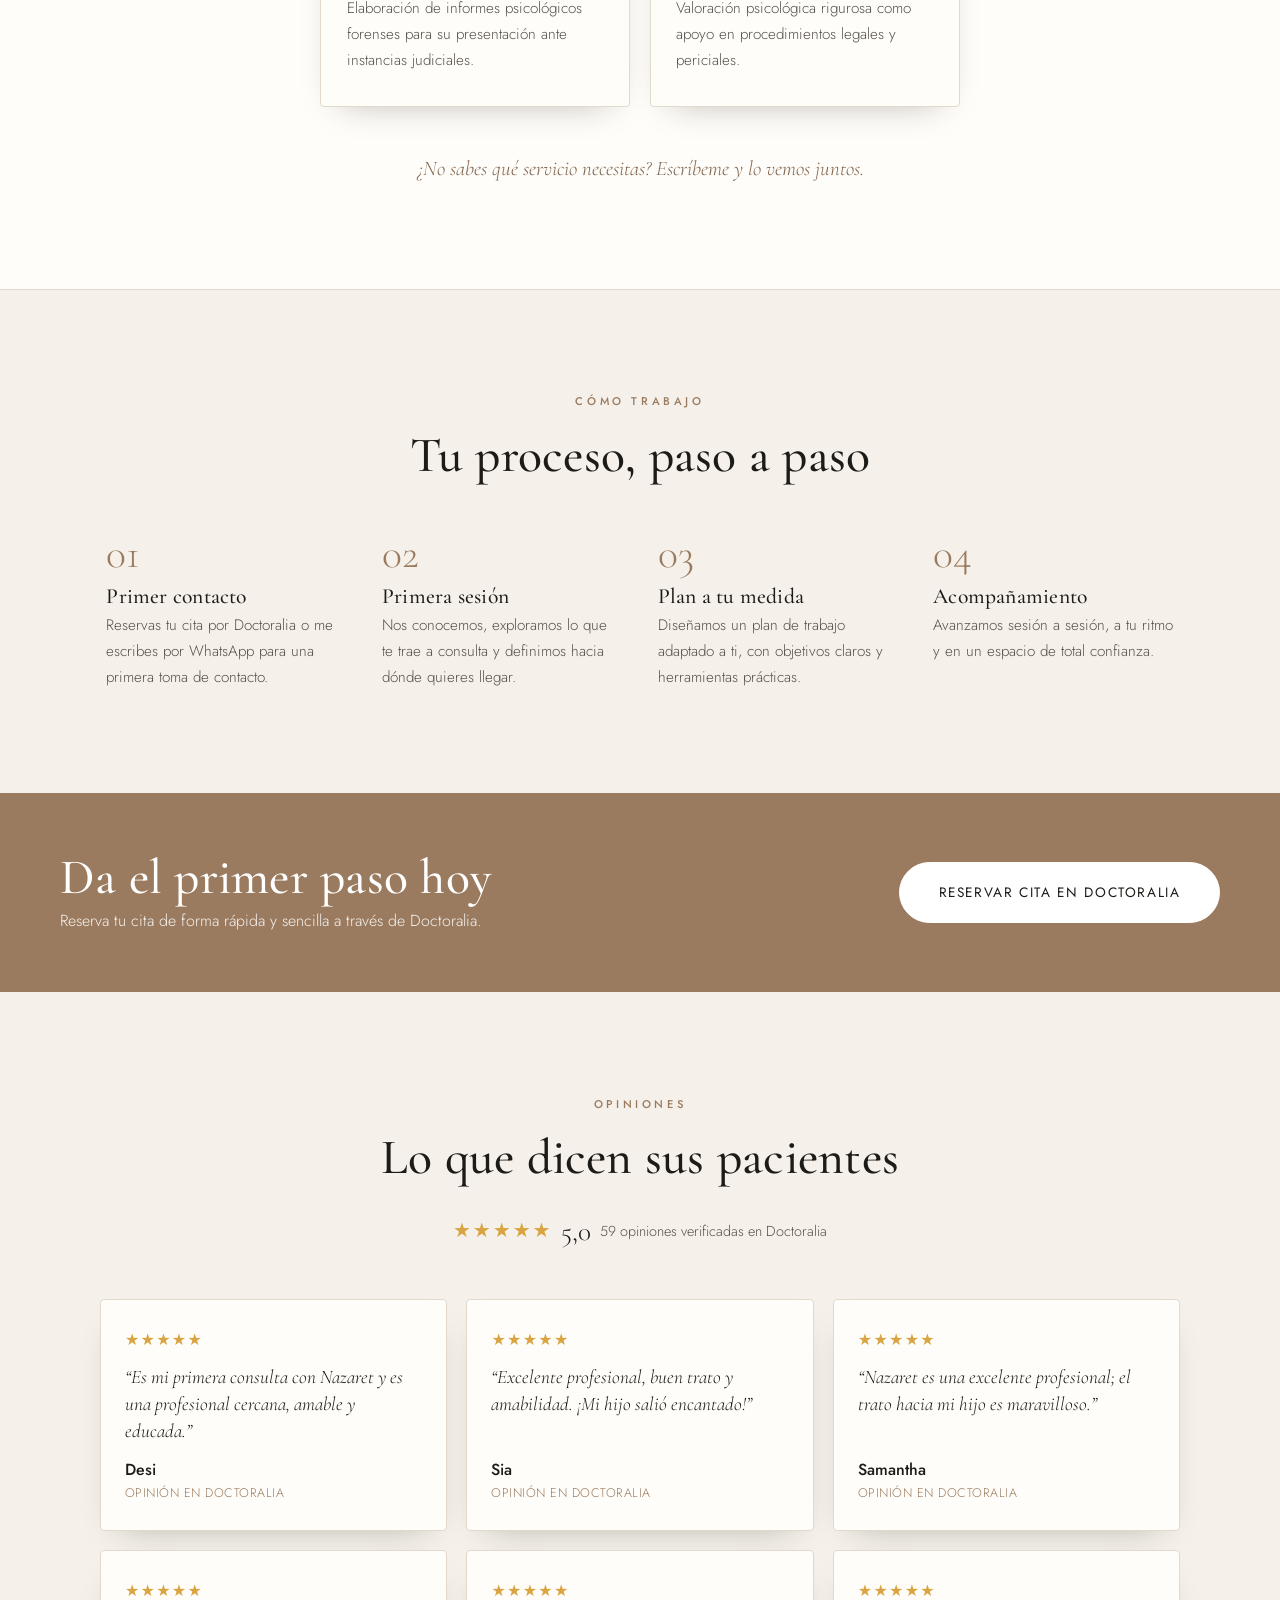
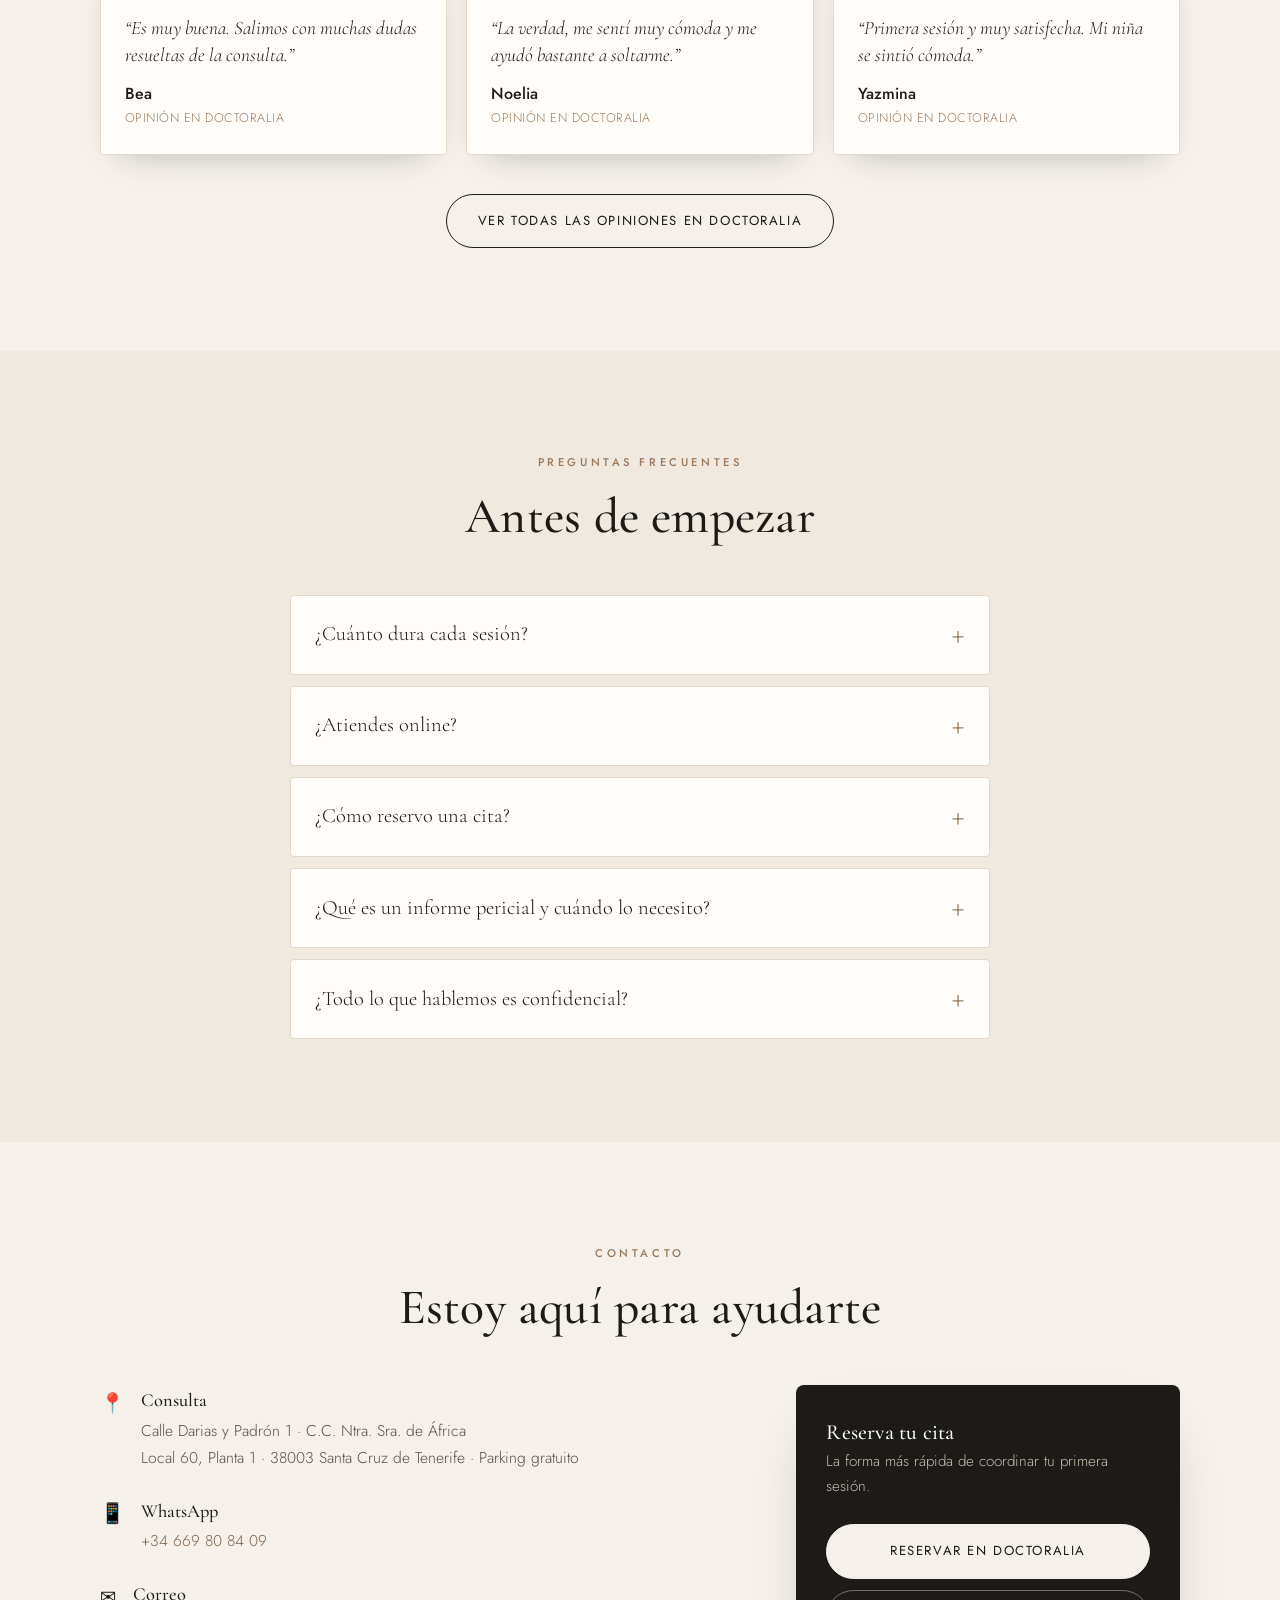
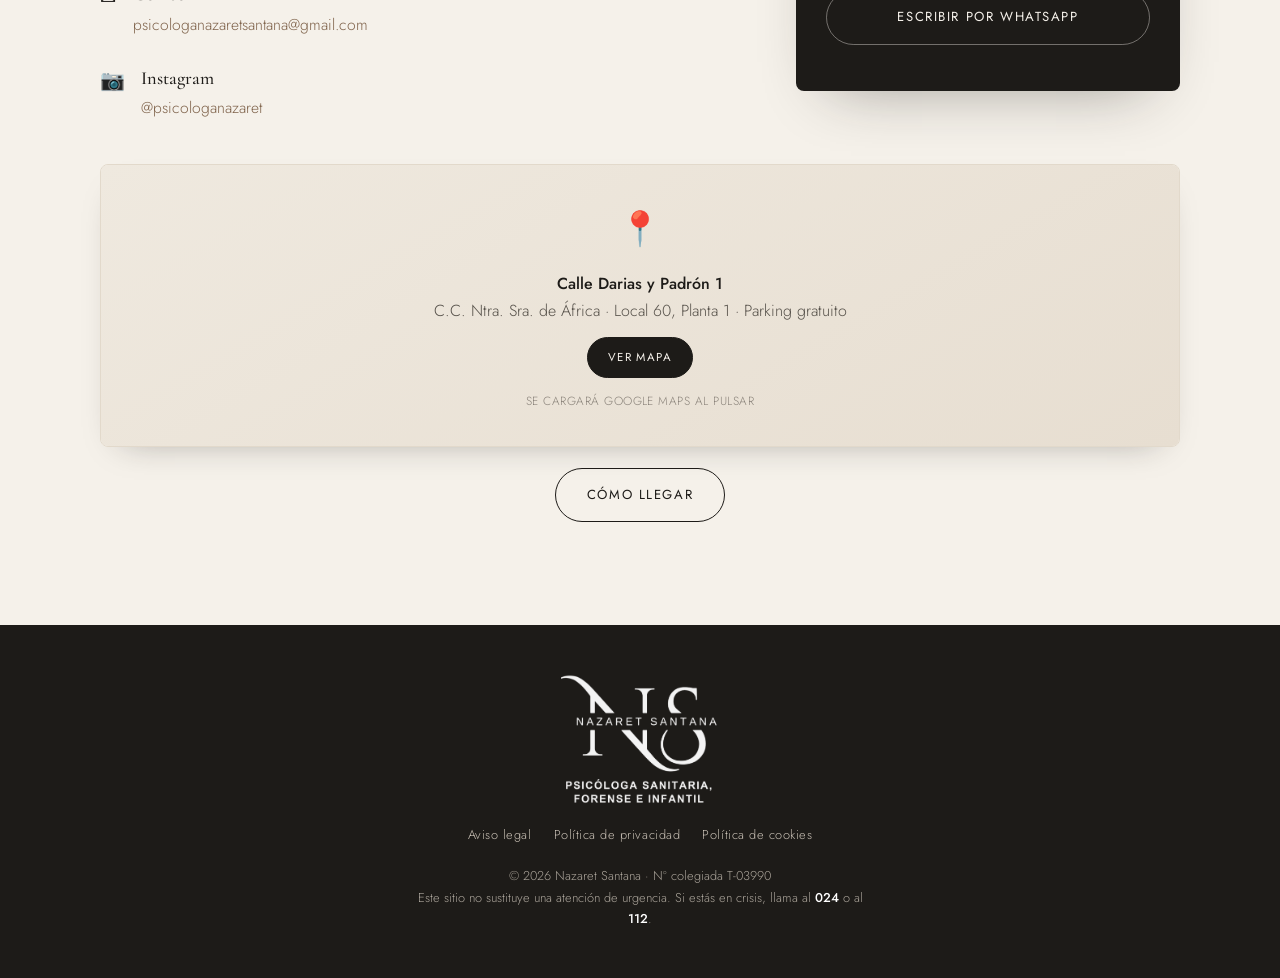
==== commit e55f37d4: "Banner de consentimiento de cookies: carga GA solo tras aceptar (RGPD) - consent.js gestiona el bann" ====
--- a/index.html
+++ b/index.html
@@ -459,5 +459,6 @@
   </a>
 
   <script src="script.js?v=8"></script>
+  <script src="consent.js?v=1"></script>
 </body>
 </html>
